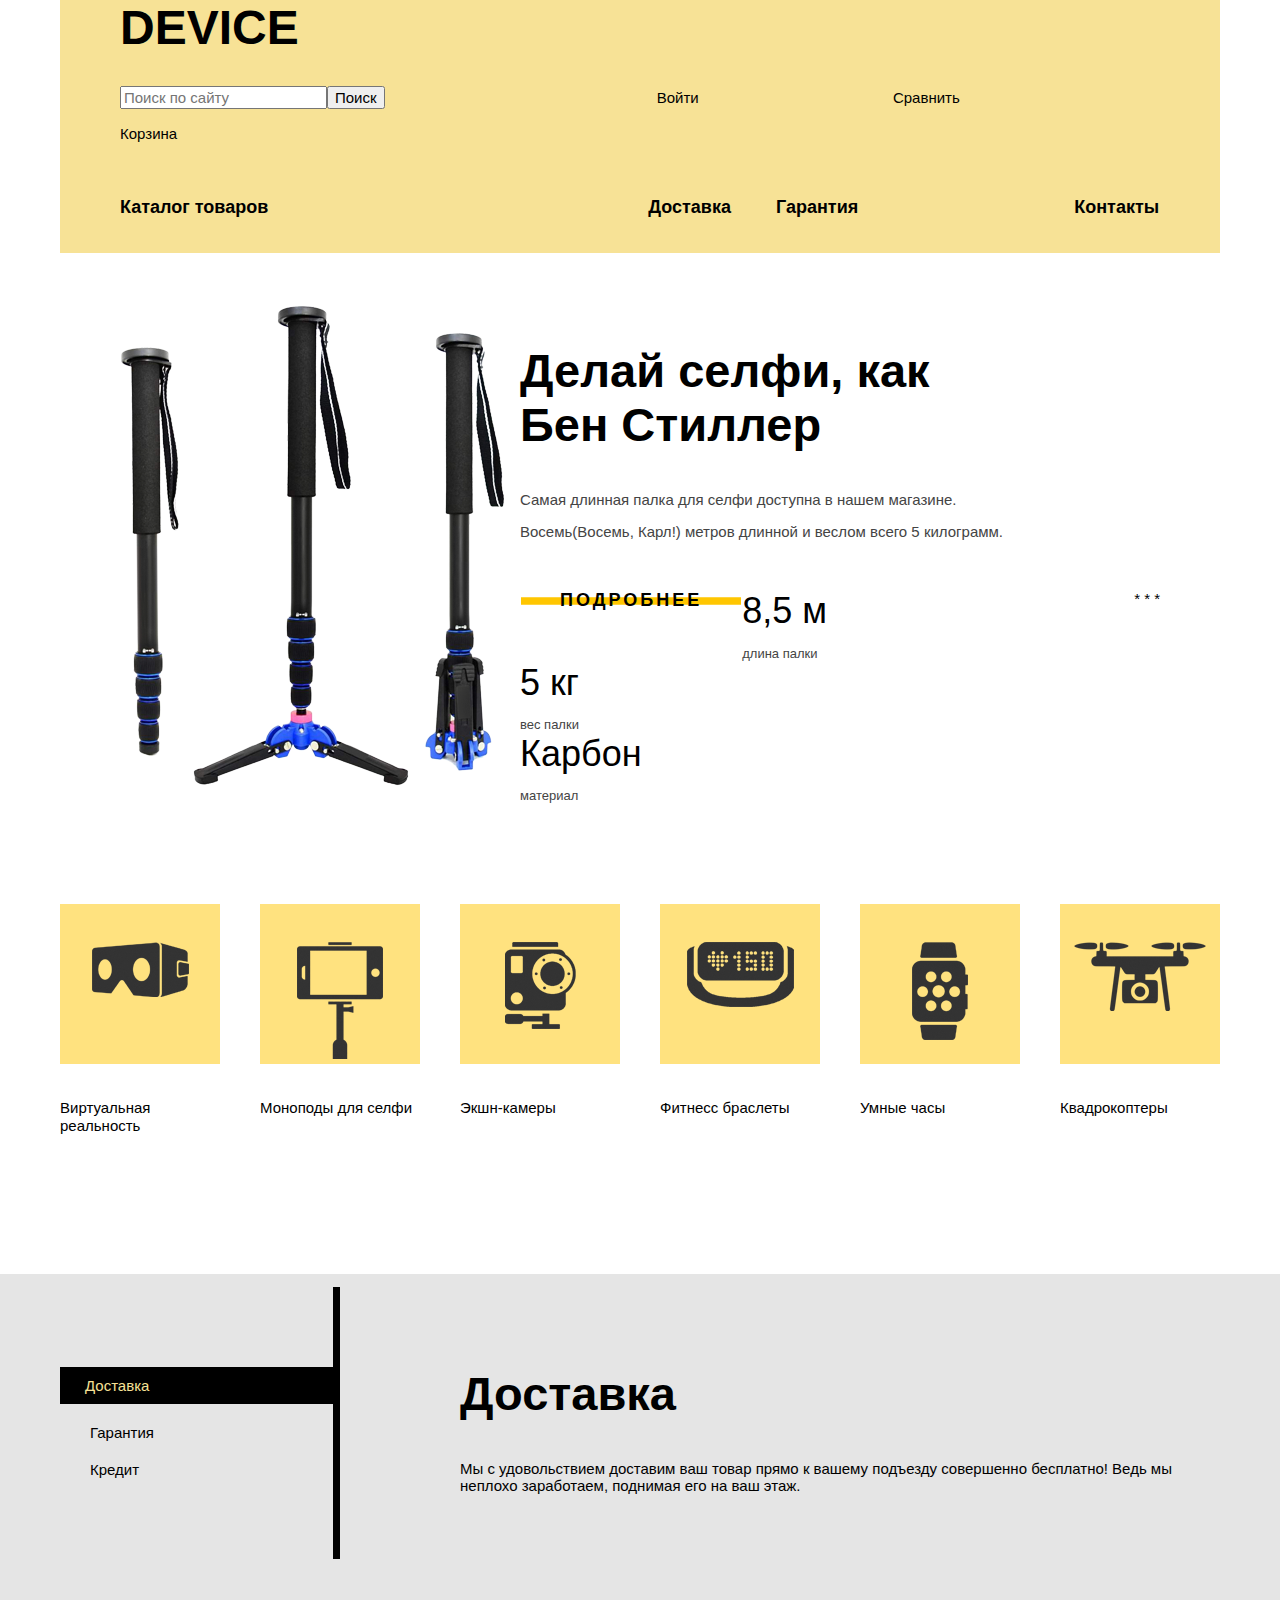
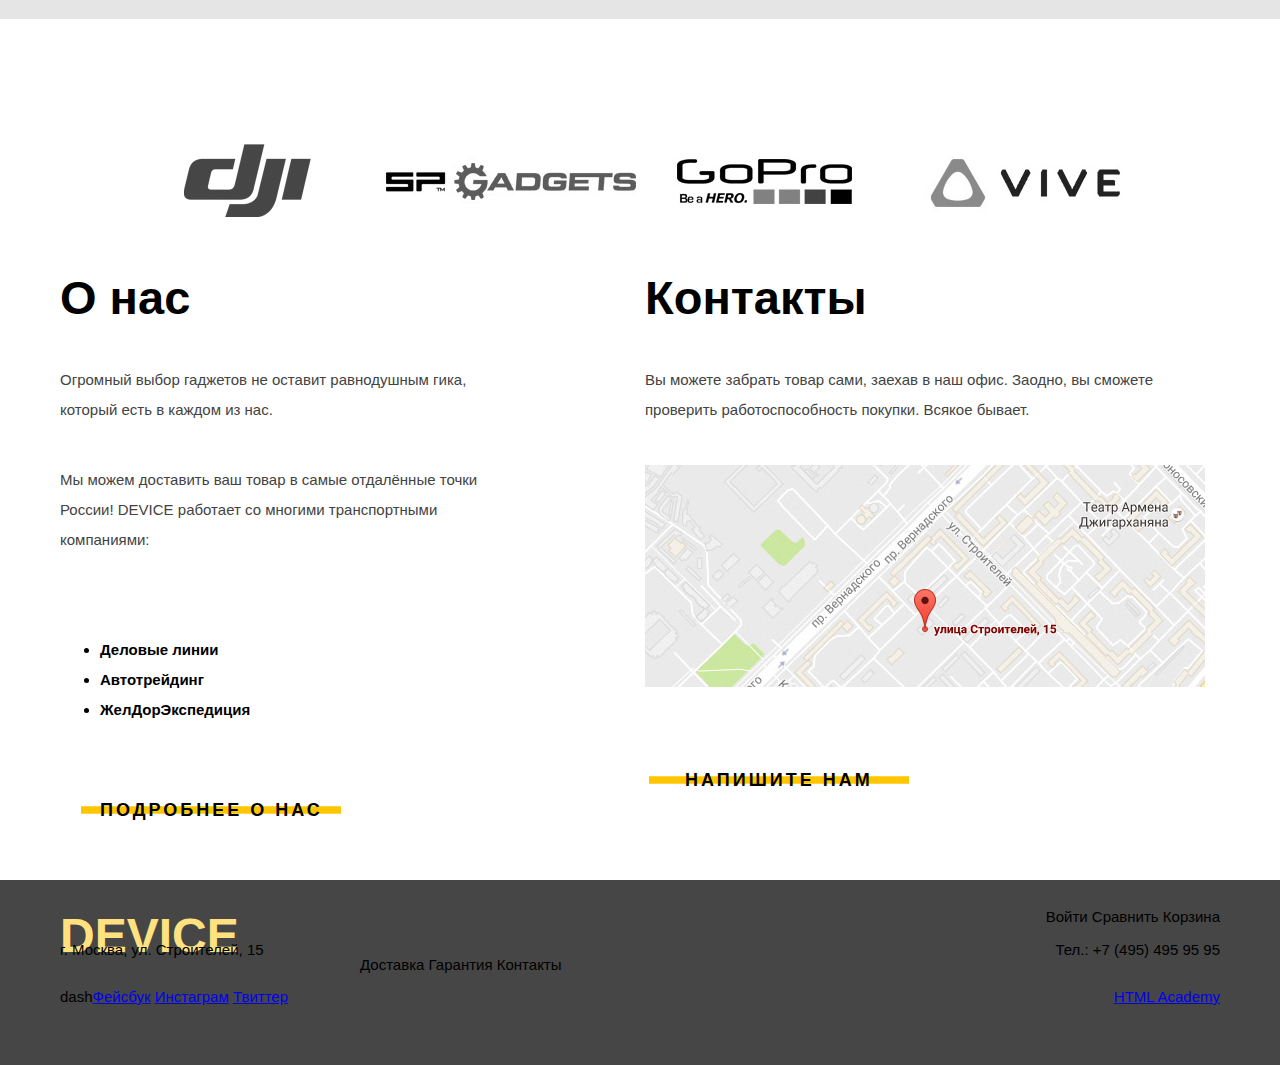
==== index.html @ 72e0a892 "сделал футер и сетку второй страницы." ====
<!DOCTYPE html>
<html lang="ru">
<head>
    <meta charset="utf-8">
    <title>HTML Academy: Девайс</title>
    <link rel="stylesheet" href="css/normalize.css">
    <link href="css/style.css" rel="stylesheet">
</head>
<body>
      

        <header class="main-header">
            
                <a href="#" class="logo">DEVICE</a>
                <div class="cabinet-menu-header">
                    <ul class="cabinet-menu-list-header">
                        <li class="cabinet-menu-item-header"><input type="search" placeholder="Поиск по сайту" class="site-search-form"><input type="button" name="site-search" class="site-search" value="Поиск"></li>
                        <li class="cabinet-menu-item-header"><a class="cabinet-menu-link" href="#">Войти</a></li>
                        <li class="cabinet-menu-item-header"><a class="cabinet-menu-link" href="#">Сравнить</a></li>
                        <li class="cabinet-menu-item-header"><a class="cabinet-menu-link" href="#">Корзина</a><br></li>
                    </ul>
                </div>

                <div class="main-menu-header">
                     <ul class="catalogue-menu-list-header">
                        <li class="catalogue-menu-item-header"><a class="cabinet-menu-link" href="#">Каталог товаров</a></li>
                        <li class="catalogue-menu-item-header"><a class="cabinet-menu-link" href="#">Доставка</a></li>
                        <li class="catalogue-menu-item-header"><a class="cabinet-menu-link" href="#">Гарантия</a></li>
                        <li class="catalogue-menu-item-header"><a class="cabinet-menu-link" href="#">Контакты</a><br></li>
                    </ul>
                </div>
        </header>

    <main class="main-frame">
        <div class="wrapper">
            <div class="main-slider">
                <div class="slide clearfix">
                    <div class="image-item">
                        <img src="img/slide-1.png" alt="Плаки для селфи" class="slide-picture">
                    </div>

                    <div class="description-item">
                        <div class="dash"></div>
                        <div class="slider-number">01</div>
                        <div class="title">
                            <h2 class="slide-headline">Делай селфи, как Бен Стиллер</h2>
                        </div>
                        <div class="description-text">
                            <p class="description">Самая длинная палка для селфи доступна в нашем магазине.</p>
                            <p class="description">Восемь(Восемь, Карл!) метров длинной и веслом всего 5 килограмм.</p>
                        </div>
                        <div class="controls">
                            <a href="#" class="details-link">Подробнее</a>
                            <div class="slider-switch">* * *</div>
                        </div>

                        <div class="product-attributes">
                            <div class="product-attribute">
                                <div class="value">8,5 м</div>
                                <div class="name">длина палки</div>
                            </div>
                            <div class="product-attribute">
                                <div class="value">5 кг</div>
                                <div class="name">вес палки</div>
                            </div>
                            <div class="product-attribute">
                                <div class="value">Карбон</div>
                                <div class="name">материал</div>
                            </div>
                        </div>
                    </div>

                </div>
                <div class="slide clearfix">
                    <h2 class="slide-headline">Худеем правильно!</h2>
                    <p class="description">Мотивирующие фитнесс-браслеты помогут найти в себе силы</p>
                    <p class="description">не пропускать занятия и соблюдать диету.</p>
                    <a href="#">Подробнее</a>
                    <img src="img/slide-2.png" alt="фитнесс-браслеты-">
                    <div class="product-atribute">
                        <div class="product-atribute-value">48 часов</div>
                        <div class="product-atribute-name">Без подзарядки</div>
                    </div>
                </div>
                <div class="slide clearfix">
                    <h2 class="slide-headline">Порхает как бабочка, жалит как пчела!</h2>
                    <p class="description">Этот необычный на первый взгляд квадрокоптер оснащён</p>
                    <p class="description">мощным лазером, замаскированным под стандартную камеру.</p>
                    <a href="#">Подробнее</a>
                    <img src="img/slide-3.png" alt="дрон">
                    <div class="product-atribute">
                        <div class="product-atribute-value">800 м</div>
                        <div class="product-atribute-name">Дальность полета</div>
                    </div>
                    <div class="product-atribute">
                        <div class="product-atribute-value">50 м</div>
                        <div class="product-atribute-name">Радиус поражения</div>
                    </div>
                </div>


            </div>

            <div class="product-categories clearfix">
                <div class="product-category">
                    <div class="product-category-icon">
                        <a href="#" class="product-category-link"><img src="img/popular-1.png" alt=""></a>
                    </div>
                    <div class="product-category-name">
                        <span class="description">Виртуальная реальность</span>
                    </div>
                </div>
                <div class="product-category">
                    <div class="product-category-icon">
                        <a href="#" class="product-category-link"><img src="img/popular-2.png" alt=""></a>
                    </div>
                    <div class="product-category-name">
                        <span class="description">Моноподы для селфи</span>
                    </div>
                </div>
                <div class="product-category">
                    <div class="product-category-icon">
                        <a href="#" class="product-category-link"><img src="img/popular-3.png" alt=""></a>
                    </div>
                    <div class="product-category-name">
                        <span class="description">Экшн-камеры</span>
                    </div>
                </div>
                <div class="product-category">
                    <div class="product-category-icon">
                        <a href="#" class="product-category-link"><img src="img/popular-4.png" alt=""></a>
                    </div>
                    <div class="product-category-name">
                        <span class="description">Фитнесс браслеты</span>
                    </div>
                </div>
                <div class="product-category">
                    <div class="product-category-icon">
                        <a href="#" class="product-category-link"><img src="img/popular-5.png" alt=""></a>
                    </div>
                    <div class="product-category-name">
                        <span class="description">Умные часы</span>
                    </div>
                </div>
                <div class="product-category">
                    <div class="product-category-icon">
                        <a href="#" class="product-category-link"><img src="img/popular-6.png" alt=""></a>
                    </div>
                    <div class="product-category-name">
                        <span class="description">Квадрокоптеры</span><br>
                    </div>
                </div>
            </div>

        </div>

            <div class="services">
               <div class="wrapper">  

                <div class="services-content-wrapper clearfix">
                    <div class="services-menu">
                        <input id="tab1" type="radio" name="tabs" checked>
                        <input id="tab2" type="radio" name="tabs">
                        <input id="tab3" type="radio" name="tabs">

                        <label for="tab1" class="active menu-item" title="Доставка">Доставка</label>
                        <label for="tab2" class="menu-item" title="Гарантия">Гарантия</label>
                        <label for="tab3" class="menu-item" title="Кредит">Кредит</label>
                    </div>

                
                    <div class="services-content">
                        <section id="content1" class="service-tab">
                            <h2 class="service-tab-headline">Доставка</h2>
                            <p class="service-tab-description">
                                Мы с удовольствием доставим ваш товар прямо к вашему подъезду совершенно бесплатно! Ведь мы
                                неплохо
                                заработаем, поднимая его на ваш этаж.
                            </p>
                        </section>

                        <section id="content2" class="service-tab">
                            <h2 class="service-tab-headline">Гарантия</h2>
                            <p class="service-tab-description">
                                Здесь размещаете содержание....
                            </p>
                        </section>

                        <section id="content3" class="service-tab">
                            <h2 class="service-tab-headline">Кредит</h2>
                            <p class="service-tab-description">
                                Здесь размещаете содержание....
                            </p>
                        </section>

                    </div>
                </div>
                </div>
            </div>

            <div class="wrapper">
                <div class="brands ">
                    <a href="#" class="brand-link"><img src="img/logo-1.png" alt=""></a>
                    <a href="#" class="brand-link"><img src="img/logo-2.png" alt=""></a>
                    <a href="#" class="brand-link"><img src="img/logo-3.png" alt=""></a>
                    <a href="#" class="brand-link"><img src="img/logo-4.png" alt=""></a>
                </div>

                <div class="company-info-wrapper clearfix">
                <div class="company">
                    <h2 class="company-headline">О нас</h2>
                    <p class="company-description">Огромный выбор гаджетов не оставит равнодушным гика, который есть в
                        каждом из
                        нас.</p>
                    <p class="company-description">Мы можем доставить ваш товар в самые отдалённые точки России! DEVICE
                        работает
                        со многими транспортными компаниями:</p>
                    <ul class="company-list">
                        <li class="company-list-name">Деловые линии</li>
                        <li class="company-list-name">Автотрейдинг</li>
                        <li class="company-list-name">ЖелДорЭкспедиция</li>
                    </ul>
                    <a href="#" class="btn">Подробнее о нас</a>
                </div>

                <div class="contacts">
                    <h2 class="company-headline">Контакты</h2>
                    <p class="company-description">Вы можете забрать товар сами, заехав в наш офис. Заодно, вы сможете
                        проверить
                        работоспособность покупки. Всякое бывает.</p>
                    <div class="company-map">
                        <img src="img/map.jpg" alt="Карта">
                    </div>
                    <a href="#" class="btn">Напишите нам</a>
                </div>
                </div>
            </div>
            </div>
        </main>

    <footer class="footer">
        <div class="wrapper">
            <div class="cabinet-menu-wrapper">
                <div class="cabinet-menu-footer clearfix">
                        <a href="#" class="logo logo-1">DEVICE</a>
                        <ul class="menu-list-footer">
                            <li class="cabinet-menu-item-footer"><a class="cabinet-menu-link" href="#">Войти</a></li>
                            <li class="cabinet-menu-item-footer"><a class="cabinet-menu-link" href="#">Сравнить</a></li>
                            <li class="cabinet-menu-item-footer"><a class="cabinet-menu-link" href="#">Корзина</a><br></li>
                        </ul>
                </div>

                <div class="info-footer-menu clearfix">
                    <div class="company-address">г. Москва, ул. Строителей, 15</div>

                    <div class="company-services">
                        <ul class="services-list-footer">
                            <li class="cabinet-menu-item-footer">Доставка</li>
                            <li class="cabinet-menu-item-footer">Гарантия</li>
                            <li class="cabinet-menu-item-footer">Контакты</li>
                        </ul>
                    </div>

                    <div class="company-phone-number">Тел.: +7 (495) 495 95 95</div>
                </div>
                <div class="advertising-link clearfix">
                    <div class="footer-dash">dash</div>
                    <div class="footer-social">
                          <a class="social-btn social-btn-fb" href="#">Фейсбук</a>
                          <a class="social-btn social-btn-inst" href="#">Инстаграм</a>
                          <a class="social-btn social-btn-twt" href="#">Твиттер</a>
                    </div>

                    <div class="footer-copyright">
                          <a class="designed-by" href="https://htmlacademy.ru">HTML Academy</a>
                    </div>
                </div>
            </div>
        </div>
    </footer>
</div>
</body>
</html>
---- css/style.css ----
* {
	box-sizing: border-box;
}
html, body {
	margin: 0;
	padding: 0;
}

body {
	font-size: 15px;
	line-height: auto;
	font-weight: normal;
	color: #000000;
	font-family: OpenSans, sans-serif;
}

h1 {
	font-size: 48px;
	line-height: auto;
	color: #000000;
	font-weight: bold;
	font-family: Gilroy, sans-serif;
}



h2 {
	font-size: 47px;
	line-height: auto;
	color: #000000;
	font-weight: bold;
	font-family: Gilroy, sans-serif;
}

@font-face {
    font-family: Gilroy; 
    src: url(../fonts/gilroylight.woff2); 
    font-family: GilroyBold;
    src: url(../fonts/gilroyextrabold.woff2);
    font-family: OpenSans;
    src: url(../fonts/opensans.woff2);
    font-family: OpenSansLight;
    src: url(../fonts/opensanslight.woff2);
   }

/** UTILS **/
.clearfix:after {
	 content: '';
	 display: table;
	 clear: both;
}

.outer-wrapper {
	
}

.wrapper {
	width: 1160px;
	margin: 0 auto;
	position: relative;
	padding: 13px 0 60px;
}

/* ----- HEADER ------ */

.header-background {
	position: absolute;
	height: 300px;
	width: 100%;
	background-color: #f7e296;
	z-index: -1;
	top: 40px;
}

.header-background-catalog {
	position: absolute;
	height: 185px;
	width: 100%;
	background-color: #f7e296;
	z-index: -1;
	top: 40px;
}

.main-header {
	padding: 0 60px 35px;
	background-color: #f7e296;
	width: 1160px;
	margin: 40px auto 0;
}

.main-slider {
	padding: 0 60px;
}

.logo {
	display: block;
	height: 40px;
	font-size: 48px;
	text-decoration: none;
	font-size: 48px;
	line-height: auto;
	color: #000000;
	font-weight: bold;
	font-family: Gilroy, sans-serif;
	margin-top: -40px;
}

.site-search-form {
	position: relative;
}

.site-search-form"::before {
	position: absolute;
	content: "";
	background: #fff url("../img/search.svg") no-repeat;
	width: 20px;
	height: 20px;
}

.logo:hover {
	color: #444444;
}

.logo:active {
	color: #666666;
}

.cabinet-menu-link:hover,
.cabinet-menu-link:hover {
	opacity: 0.6;
}

.cabinet-menu-link:active,
.cabinet-menu-link:active {
	opacity: 0.3;
}

.cabinet-menu-header,
.cabinet-menu-list-header,
.main-menu-1 {
	margin: 0;
	padding: 0;
}

.cabinet-menu-header {
	font-size: 15px;
	line-height: 36px;
	font-weight: normal;
	color: #000000;
	font-family: OpenSans, sans-serif;
}

.main-menu-header {
	font-size: 18px;
	line-height: auto;
	font-weight: bold;
	color: #000000;
	font-family: GilroyBold, sans-serif;
}

.cabinet-menu-list-header {
	padding-top: 40px;
}

.cabinet-menu-item-header,
.catalogue-menu-item-header {
	text-decoration: none;
	display: inline-block;
}
.catalogue-menu-list-header {
	margin: 0px;
    padding-left: 0px;
}

.catalogue-menu-item-header {
	padding-top: 45px;
}

.cabinet-menu-item-header:nth-child(2) {
	margin-left: 268px;
}

.cabinet-menu-item-header:nth-child(3) {
	margin-left: 190px;
	margin-right: 150px;
}

.catalogue-menu-item-header:first-child {
	padding-right: 375px;
}

.catalogue-menu-item-header:nth-child(2) {
	padding-right: 40px;
}

.catalogue-menu-item-header:nth-child(3) {
	padding-right: 211px;
}

.cabinet-menu-link {
	text-decoration: none;
	color: #000;
}

/* ----- SLIDER ------ */

.slide:not(:first-child) {
	display: none;
}



.slide {
	
}

.image-item {
	float: left;
}

.image-item {
	width: 400px;
}

.description-item {
	margin-left: 20px;
}

.description-text {
	font-size: 15px;
	font-weight: normal;
	color: #444444;
	font-family: OpenSans, sans-serif;
}

.dash {
	width: 100px;
	height: 7px;
	background-color: #fff;
	margin: 36px 0 35px;
}

.slider-number {
	font-size: 179px;
	font-weight: bold;
	color: #fff;
	float: right;
	margin-top: -104px;
	margin-right: -20px;
	font-family: Gilroy, sans-serif;
}

.slide-headline {
	margin-top: 0;
}

.controls {
	
	margin: 50px 0;
}

.details-link {
	float: left;
	position: relative;
	font-size: 18px;
	line-height: auto;
	letter-spacing: 3px;
	color: #000;
	font-family: GilroyBold, sans-serif;
	text-decoration: none;
	font-weight: bold;
	padding-left: 40px;
	padding-right: 40px;
	background: url("../img/slider-item.png") no-repeat center center;
	text-transform: uppercase;
}

.details-link:hover {
	background: url("../img/slider-item-big.png") no-repeat center center;
}

.details-link:active {
	opacity: 0.8;
}

.slider-switch {
	float: right;
}

.product-attributes {
	
}

.product-attribute {
	float: left;
	width: 33%;
}

.value {
	font-size: 36px;
	color: #000;
	font-family: Gilroy, sans-serif;
}

.name {
	;
	font-size: 13px;
	font-weight: normal;
	color: #444444;
	font-family: OpenSans, sans-serif;
	padding-top: 15px;
}




/** -- CATEGORIES -- */
.product-categories {
	margin-top: 100px;
	
}

.product-category {
	margin-right: 40px;
	float: left;
	width: 160px;
}

.product-category:nth-child(6n) {
	margin-right: 0px;
}

.product-category-icon {
	width: 160px;
	height: 160px;
	background-color: #ffe27f;
	
	text-align: center;
	padding-top: 38px;
}

.product-category-link {
	display: block;
	width: 100%;
	height: 100%;
}

.product-category-name {
	padding-top: 35px;
}

/* --- SERVICES TABS -- */

.services {
	position: relative;
	margin-top: 80px;
	margin-bottom: 100px;
	background: #e5e5e5;
}



.services input {
	position: absolute;
	left: -9999px;
}

.services-menu {
	width: 280px;
	border-right: 7px solid #000;
	float: left;
	padding: 80px 0;
}

.services-menu .menu-item {
	display: block;
	padding: 0px 0 0px 30px;
	margin-bottom: 20px;
}

.menu-item:last-child {
	margin-bottom: 0;
}

.active.menu-item {
	background-color: #000;
	color: #f7e296;
	padding: 10px 0 10px 25px;
}

.services-content {
	float: right;
	margin-left: 100px;
	padding-top: 80px;
	width: 760px
}

.services h2 {
	margin-top: 0;
}

#content2,
#content3 {
	display: none;
}

/* -- COMPANY INFO & CONTACT -- */
.company-info-wrapper {
	
}

.brands {
	font-size: 0;
	text-align: center;
}

.brand-link {
	display: inline-block;
	vertical-align: top;
}


.company {
	width: 465px;
	margin-right: 120px;
	float: left;
}

.contacts {
	float: left;
	width: 560px;
}

.company-description {
	font-size: 15px;
	line-height: 30px;
	font-family: OpenSans, sans-serif;
	color: #434343;
	margin-top: 40px;
	margin-bottom: 0px;

}

.company-list {
	
	margin-top: 80px;
	margin-bottom: 75px;
}

.company-list-name {
	font-size: 15px;
	line-height: 30px;
	font-weight: bold;
	font-family: Gilroy, sans-serif;
	color: #000;
}

.btn {
	position: relative;
	font-size: 18px;
	line-height: auto;
	letter-spacing: 3px;
	color: #000;
	font-family: GilroyBold, sans-serif;
	text-decoration: none;
	font-weight: bold;
	padding-left: 40px;
	padding-right: 40px;
	background: url("../img/company-item.png") no-repeat center center;
	text-transform: uppercase;
}

.company-map {
	margin-bottom: 80px;
	margin-top: 40px;
}

/* -- Footer -- */
.footer {
	background-color: #464646;
}

.logo-1 {
	color: #ffe27f;
	padding-top: 55px;
}

.cabinet-menu-footer {
	width: 1160px;

}

.logo-1 {
	float: left;
}

.menu-list-footer {
	float: right;
}

.cabinet-menu-item-footer {
	display: inline-block;
	text-decoration: none;
}

.company-address {
	float: left;
	width: 260px;
}

.company-services {
	float: left;
	width: 440px;
}

.company-phone-number {
	float: right;
}

.footer-dash {
	float: left;
}

.footer-social {
	float: left;
}

.designed-by {
	float: right;
}
/*-- CATALOG-PAGE --*/

.main-content {
	background-color: #efefef;
}

.filters {
	float: left;
	width: 265px;
	
}

.catalog {
	float: right;
	width: 835px;
}


.products {
	margin-bottom: 65px;
}
.product {
	display: inline-block;
	width: 300px;
	margin: 70px 40px 0px 0px;
	padding-left: 72px;
}

.product-description {
	margin-top: 40px;
}

.sorting {
	padding-left: 72px;
	height: 70px;
	display: flex;
	background-color: #ebebeb;

}

.filter-name {

	padding: 25px 0;
	background-color: #dddddd;
	left: -100%;
	width: 300%;
	z-index: -1;
}

.sorting-name,
.sorting-price,
.sorting-type,
.sorting-popularity {
	flex: 1;
	padding: 25px 0;
}

.navigation-product {
	display: flex;
	height: 70px;
	width: 760px;
	background-color: #ebebeb;
}

.navigation-product-back {
	flex: 1;
	padding: 25px 20px;
}


.navigation-product-3 {
	flex: 1;
}

.navigation-product-forward {
	padding: 25px 20px;
}

.navigation-product-1,
.navigation-product-2,
.navigation-product-3 {
	padding: 25px 20px;
}
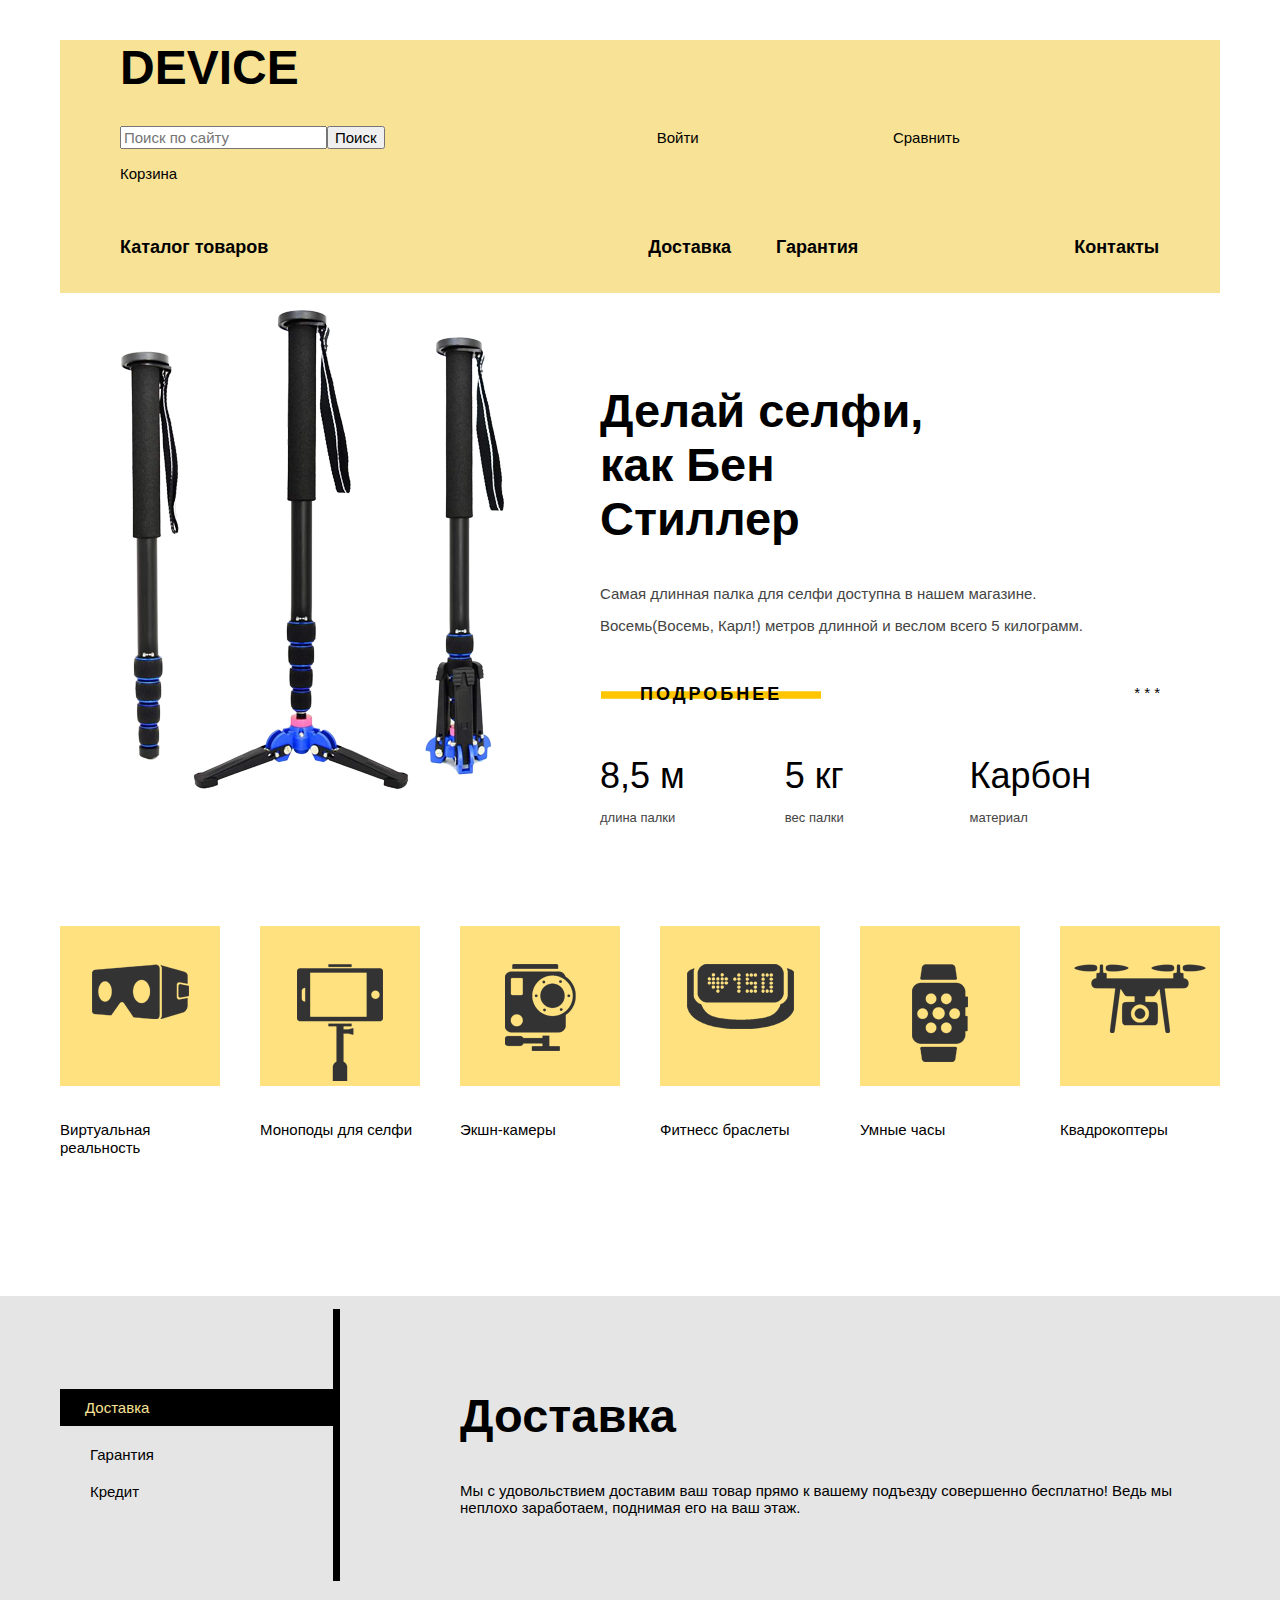
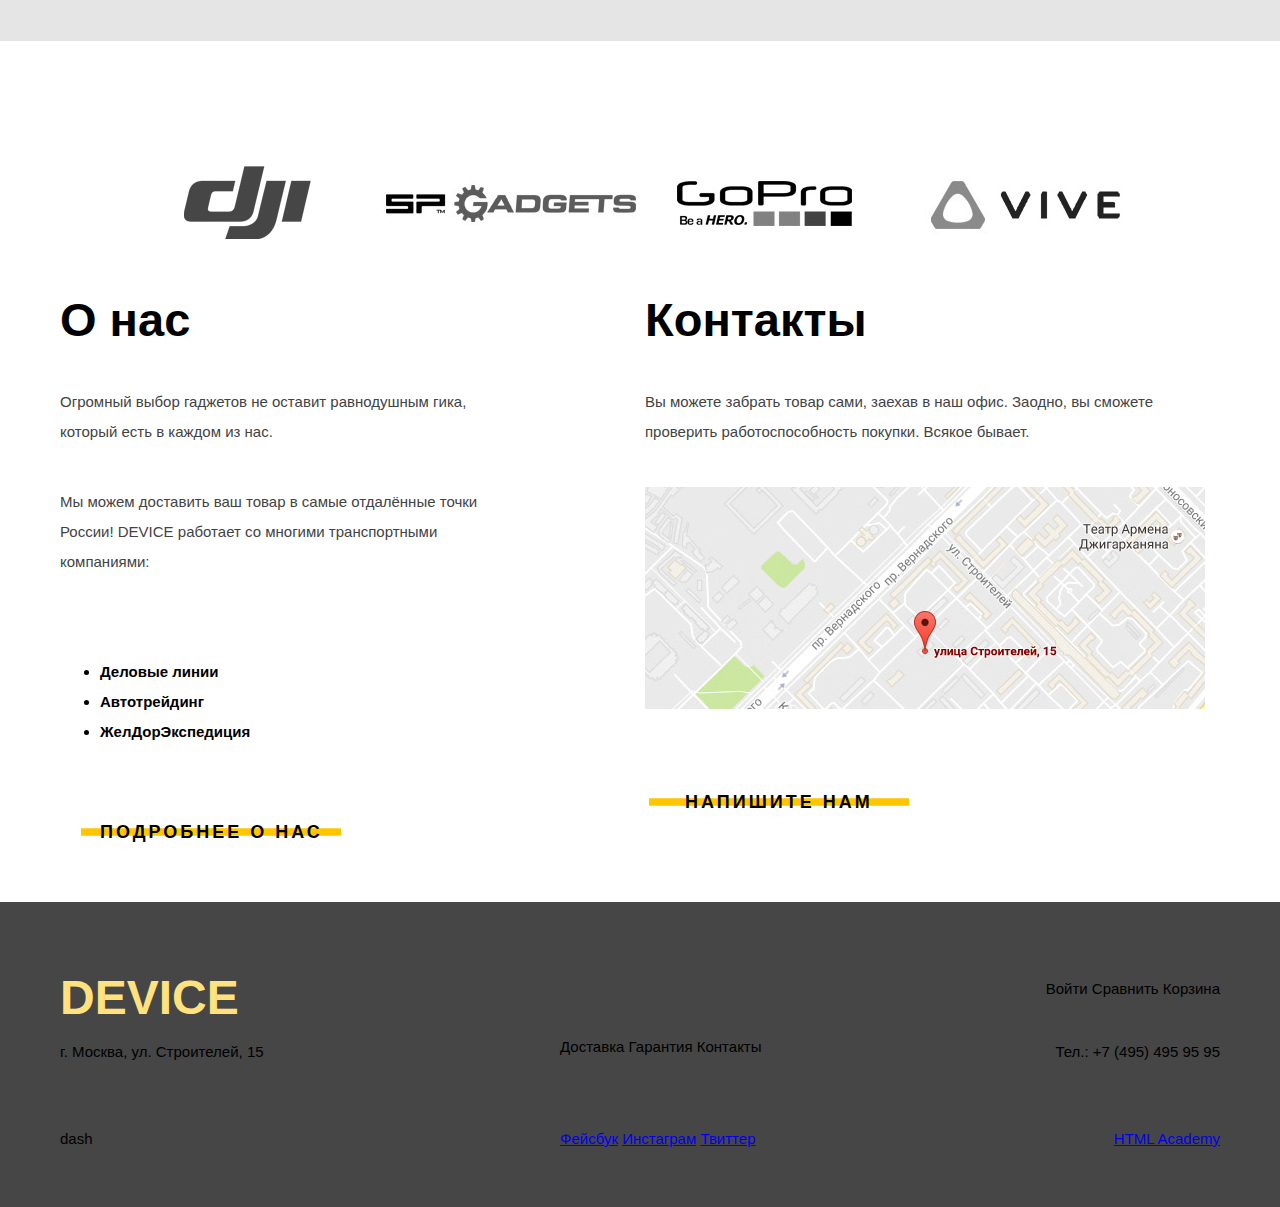
==== commit c35bd91f: "1.положил во wrapper filter и catalog, оставив main-content вне wrapper 2.разметил footer 3.указал у" ====
--- a/index.html
+++ b/index.html
@@ -49,12 +49,12 @@
                             <p class="description">Самая длинная палка для селфи доступна в нашем магазине.</p>
                             <p class="description">Восемь(Восемь, Карл!) метров длинной и веслом всего 5 килограмм.</p>
                         </div>
-                        <div class="controls">
+                        <div class="controls clearfix">
                             <a href="#" class="details-link">Подробнее</a>
                             <div class="slider-switch">* * *</div>
                         </div>
 
-                        <div class="product-attributes">
+                        <div class="product-attributes clearfix">
                             <div class="product-attribute">
                                 <div class="value">8,5 м</div>
                                 <div class="name">длина палки</div>
--- a/css/style.css
+++ b/css/style.css
@@ -63,24 +63,6 @@
 
 /* ----- HEADER ------ */
 
-.header-background {
-	position: absolute;
-	height: 300px;
-	width: 100%;
-	background-color: #f7e296;
-	z-index: -1;
-	top: 40px;
-}
-
-.header-background-catalog {
-	position: absolute;
-	height: 185px;
-	width: 100%;
-	background-color: #f7e296;
-	z-index: -1;
-	top: 40px;
-}
-
 .main-header {
 	padding: 0 60px 35px;
 	background-color: #f7e296;
@@ -88,28 +70,23 @@
 	margin: 40px auto 0;
 }
 
-.main-slider {
-	padding: 0 60px;
-}
 
 .logo {
 	display: block;
 	height: 40px;
-	font-size: 48px;
 	text-decoration: none;
 	font-size: 48px;
 	line-height: auto;
 	color: #000000;
 	font-weight: bold;
 	font-family: Gilroy, sans-serif;
-	margin-top: -40px;
 }
 
 .site-search-form {
 	position: relative;
 }
 
-.site-search-form"::before {
+.site-search-form::before {
 	position: absolute;
 	content: "";
 	background: #fff url("../img/search.svg") no-repeat;
@@ -204,12 +181,15 @@
 
 /* ----- SLIDER ------ */
 
+.main-slider {
+	padding: 0 60px;
+}
+
+
 .slide:not(:first-child) {
 	display: none;
 }
 
-
-
 .slide {
 	
 }
@@ -224,6 +204,8 @@
 
 .description-item {
 	margin-left: 20px;
+	float: right;
+	width: 560px;
 }
 
 .description-text {
@@ -288,7 +270,7 @@
 }
 
 .product-attributes {
-	
+	display: block;
 }
 
 .product-attribute {
@@ -480,11 +462,6 @@
 	background-color: #464646;
 }
 
-.logo-1 {
-	color: #ffe27f;
-	padding-top: 55px;
-}
-
 .cabinet-menu-footer {
 	width: 1160px;
 
@@ -492,13 +469,18 @@
 
 .logo-1 {
 	float: left;
+	margin-top: 55px;
+	color: #ffe27f;
+	width: 200px;
 }
 
 .menu-list-footer {
 	float: right;
-}
-
-.cabinet-menu-item-footer {
+	margin-top: 65px;
+	
+}
+
+.cabinet-menu-item-footer  {
 	display: inline-block;
 	text-decoration: none;
 }
@@ -506,54 +488,82 @@
 .company-address {
 	float: left;
 	width: 260px;
+	margin-top: 30px;
+	width: 220px;
 }
 
 .company-services {
 	float: left;
 	width: 440px;
+	margin-top: 10px;
+	margin-left: 240px;
 }
 
 .company-phone-number {
 	float: right;
+	margin-top: 30px;
+	
 }
 
 .footer-dash {
 	float: left;
+	margin-top: 60px;
+	width: 200px;
 }
 
 .footer-social {
 	float: left;
+	margin-top: 60px;
+	width: 220px;
+	margin-left: 300px;
 }
 
 .designed-by {
 	float: right;
+	margin-top: 60px;
+	
 }
 /*-- CATALOG-PAGE --*/
 
 .main-content {
-	background-color: #efefef;
-}
-
+	
+}
+
+.main-h1,
+.breadcrumbs,
 .filters {
-	float: left;
-	width: 265px;
-	
+	margin-left: 60px;
+}
+
+.filters {
+	float: left;
+	width: 270px;
+	background-color: #f0f0f0;
+
 }
 
 .catalog {
 	float: right;
-	width: 835px;
+	width: 830px;
 }
 
 
 .products {
-	margin-bottom: 65px;
+	padding-bottom: 65px;
+	font-size: 0px;
 }
 .product {
 	display: inline-block;
 	width: 300px;
 	margin: 70px 40px 0px 0px;
 	padding-left: 72px;
+	vertical-align:	top;
+	font-size: 14px;
+	line-height: auto;
+	font-weight: bold;
+	color: #000000;
+	font-family: Gilroy, sans-serif;
+	letter-spacing: 0px;
 }
 
 .product-description {
@@ -572,9 +582,7 @@
 
 	padding: 25px 0;
 	background-color: #dddddd;
-	left: -100%;
-	width: 300%;
-	z-index: -1;
+	
 }
 
 .sorting-name,
@@ -590,6 +598,7 @@
 	height: 70px;
 	width: 760px;
 	background-color: #ebebeb;
+	margin-bottom: 80px;
 }
 
 .navigation-product-back {
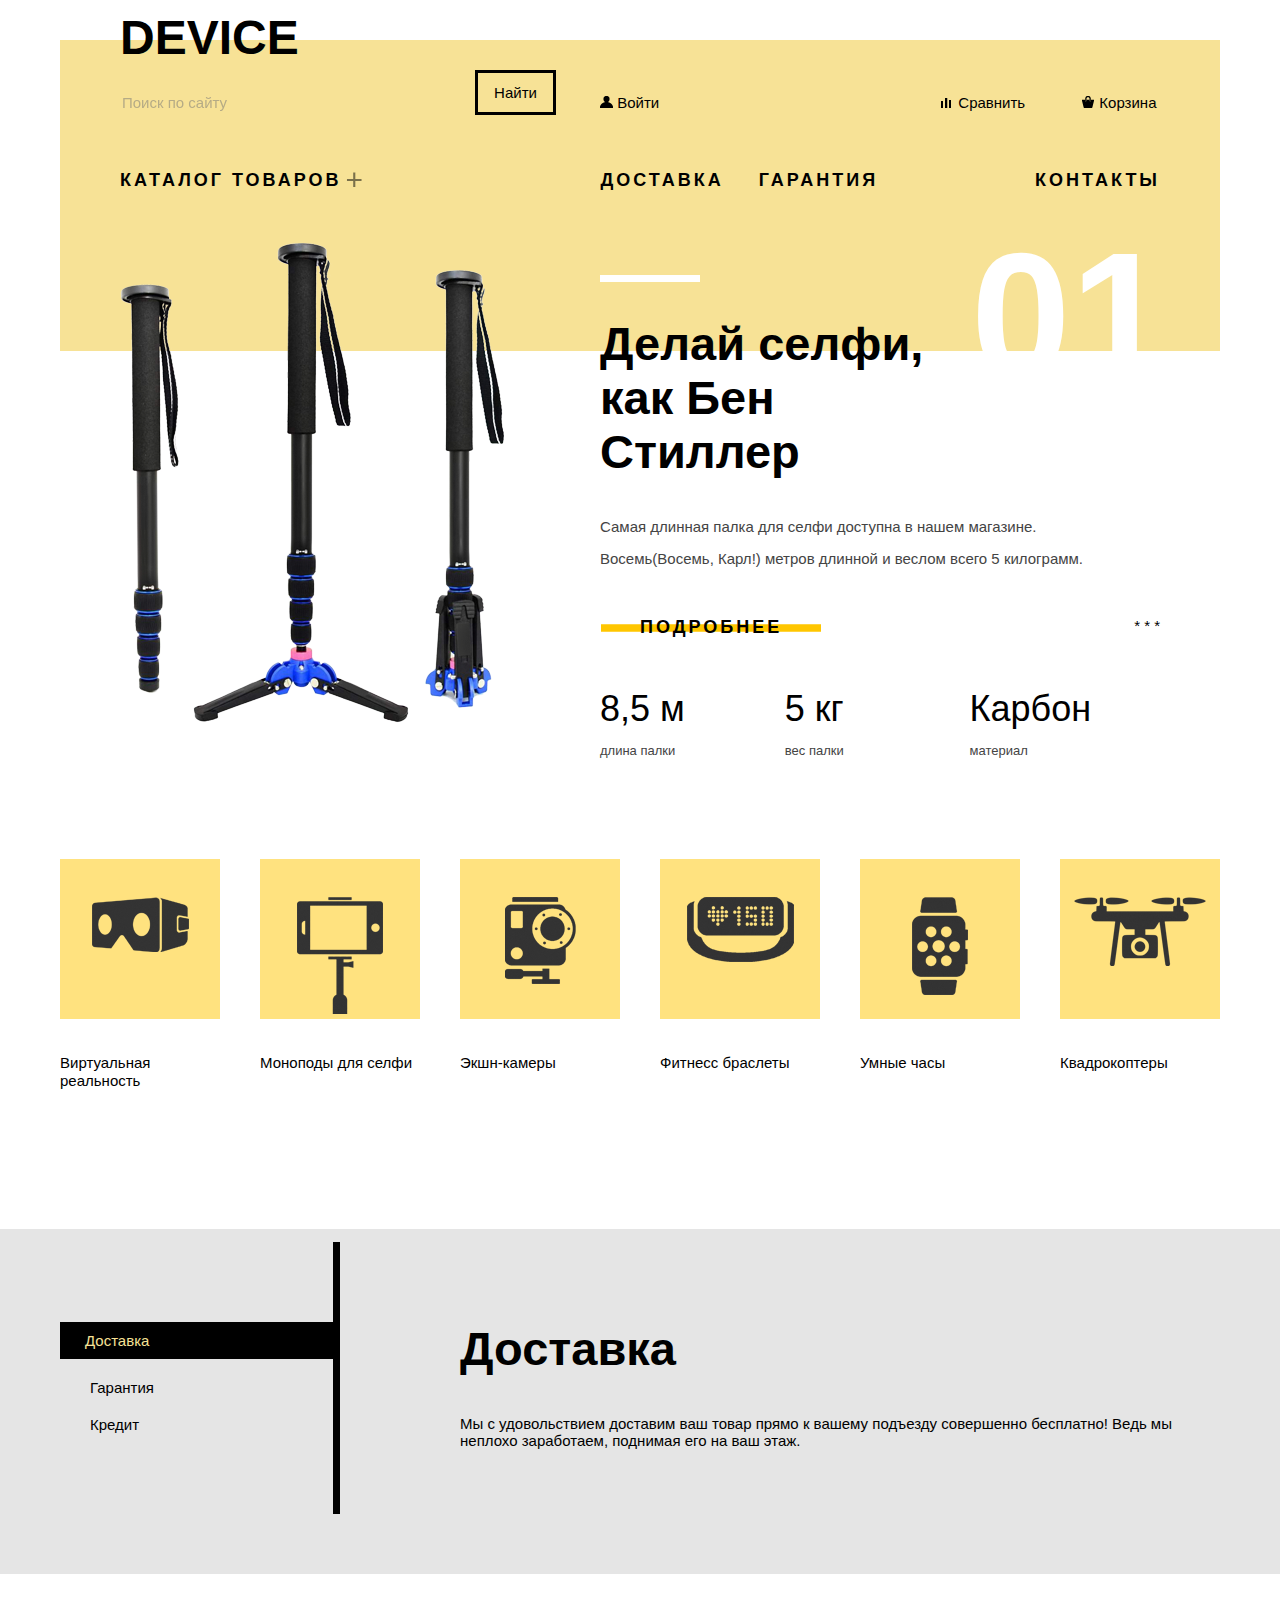
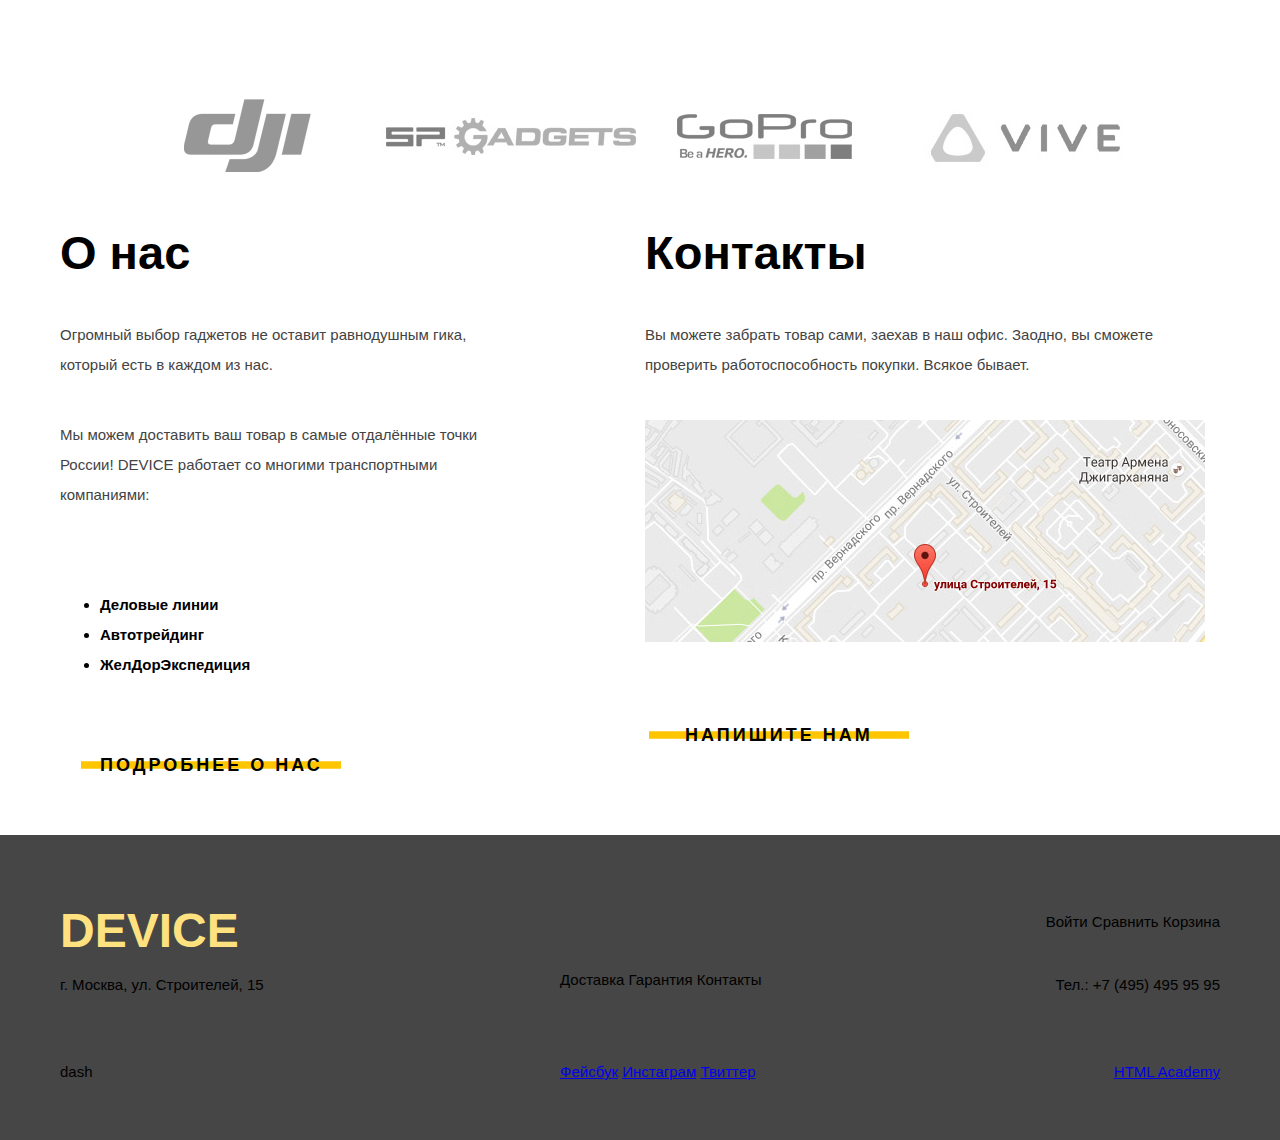
==== commit d58d5383: "декор шапки" ====
--- a/index.html
+++ b/index.html
@@ -14,7 +14,8 @@
                 <a href="#" class="logo">DEVICE</a>
                 <div class="cabinet-menu-header">
                     <ul class="cabinet-menu-list-header">
-                        <li class="cabinet-menu-item-header"><input type="search" placeholder="Поиск по сайту" class="site-search-form"><input type="button" name="site-search" class="site-search" value="Поиск"></li>
+                        <li class="cabinet-menu-item-header"><input type="search" placeholder="Поиск по сайту" class="site-search-form"><button type="submit
+" name="site-search" class="site-search" value="Поиск"><div class="button-search"><span class="opacity-text">Найти</span></div></button></li>
                         <li class="cabinet-menu-item-header"><a class="cabinet-menu-link" href="#">Войти</a></li>
                         <li class="cabinet-menu-item-header"><a class="cabinet-menu-link" href="#">Сравнить</a></li>
                         <li class="cabinet-menu-item-header"><a class="cabinet-menu-link" href="#">Корзина</a><br></li>
--- a/css/style.css
+++ b/css/style.css
@@ -68,6 +68,7 @@
 	background-color: #f7e296;
 	width: 1160px;
 	margin: 40px auto 0;
+	    padding-bottom: 160px;
 }
 
 
@@ -80,6 +81,9 @@
 	color: #000000;
 	font-weight: bold;
 	font-family: Gilroy, sans-serif;
+	position: absolute;
+	margin-top: -30px;
+
 }
 
 .site-search-form {
@@ -143,7 +147,9 @@
 .catalogue-menu-item-header {
 	text-decoration: none;
 	display: inline-block;
-}
+
+}
+
 .catalogue-menu-list-header {
 	margin: 0px;
     padding-left: 0px;
@@ -151,38 +157,156 @@
 
 .catalogue-menu-item-header {
 	padding-top: 45px;
+	letter-spacing: 3px;
+	text-transform: uppercase;
 }
 
 .cabinet-menu-item-header:nth-child(2) {
-	margin-left: 268px;
+	margin-left: 57px;
+	position: relative;
 }
 
 .cabinet-menu-item-header:nth-child(3) {
-	margin-left: 190px;
-	margin-right: 150px;
+	margin-left: 295px;
+	margin-right: 70px;
+	position: relative;
+}
+
+.cabinet-menu-item-header:nth-child(4) {
+	position: relative;
 }
 
 .catalogue-menu-item-header:first-child {
-	padding-right: 375px;
+	padding-right: 254px;
+	position: relative;
+}
+
+.catalogue-menu-item-header:first-child::before {
+	content: "+";
+	position: absolute;
+	right: 230px;
+	top: 38px;
+	width: 20px;
+	height: 20px;
+	font-size: 30px;
+	opacity: 0.5;
+	font-family: OpenSans, sans-serif;
+	font-weight: normal;
 }
 
 .catalogue-menu-item-header:nth-child(2) {
-	padding-right: 40px;
+	padding-right: 30px;
 }
 
 .catalogue-menu-item-header:nth-child(3) {
-	padding-right: 211px;
+	padding-right: 152px;
+}
+
+.cabinet-menu-item-header:first-child::before {
+	content: "";
+	display: block;
+	width: 16px;
+	height: 16px;
+	background: url("../img/sprite/search.png") no-repeat;
+	filter: brightness(0);
+	position: absolute;
+	top: 11px;
+	left: -17px;
+}
+
+.cabinet-menu-item-header:nth-child(2)::before {
+	content: "";
+	display: block;
+	width: 13px;
+	height: 13px;
+	background: url("../img/sprite/menu-icon.png") no-repeat;
+	background-position: 0 0;
+	filter: brightness(0);
+	position: absolute;
+	top: 11px;
+	left: -17px;
+}
+
+.cabinet-menu-item-header:nth-child(3)::before {
+	content: "";
+	display: block;
+	width: 13px;
+	height: 13px;
+	background: url("../img/sprite/menu-icon.png") no-repeat;
+	background-position: 0 -22px;
+	filter: brightness(0);
+	position: absolute;
+	top: 13px;
+	left: -17px;
+}
+
+.cabinet-menu-item-header:nth-child(4)::before {
+	content: "";
+	display: block;
+	width: 13px;
+	height: 13px;
+	background: url("../img/sprite/menu-icon.png") no-repeat;
+	background-position: 0 -42px;
+	filter: brightness(0);
+	position: absolute;
+	top: 11px;
+	left: -17px;
+}
+
+.cabinet-menu-item-header:nth-child(4)::before:hover {
+	opacity: 0.5;
 }
 
 .cabinet-menu-link {
 	text-decoration: none;
 	color: #000;
-}
+	
+}
+
+.site-search-form {
+	background-color: transparent;
+	border: 0px;
+	outline: none;
+	width: 355px;
+	opacity: 0.5;
+}
+
+
+.site-search-form:hover {
+	opacity: 1;
+}
+
+.site-search-form:focus {
+	border-bottom: 3px solid black;
+}
+
+.site-search {
+	display: inline-block;
+    margin: 0;
+    padding: 0;
+    background: none;
+    position: relative;  
+    border: 3px solid black;  
+    width: 81px;
+	height: 45px;
+	top: -10px;
+}
+
+.site-search:hover {
+	background-color: #000;
+	color: #fff;
+}
+
+.site-search:active	{
+	color: gray;
+}
+
 
 /* ----- SLIDER ------ */
 
 .main-slider {
 	padding: 0 60px;
+	margin-top: -125px;
 }
 
 
@@ -203,7 +327,7 @@
 }
 
 .description-item {
-	margin-left: 20px;
+	
 	float: right;
 	width: 560px;
 }
@@ -228,7 +352,7 @@
 	color: #fff;
 	float: right;
 	margin-top: -104px;
-	margin-right: -20px;
+	margin-right: -10px;
 	font-family: Gilroy, sans-serif;
 }
 
@@ -399,6 +523,13 @@
 .brand-link {
 	display: inline-block;
 	vertical-align: top;
+	filter: grayscale(1);
+	opacity: 0.5;
+}
+
+.brand-link:hover {
+	filter: grayscale(0);
+	opacity: 1;
 }
 
 
@@ -487,7 +618,6 @@
 
 .company-address {
 	float: left;
-	width: 260px;
 	margin-top: 30px;
 	width: 220px;
 }
@@ -518,9 +648,14 @@
 	margin-left: 300px;
 }
 
-.designed-by {
+.footer-copyright {
 	float: right;
 	margin-top: 60px;
+}
+
+.designed-by {
+	
+	
 	
 }
 /*-- CATALOG-PAGE --*/
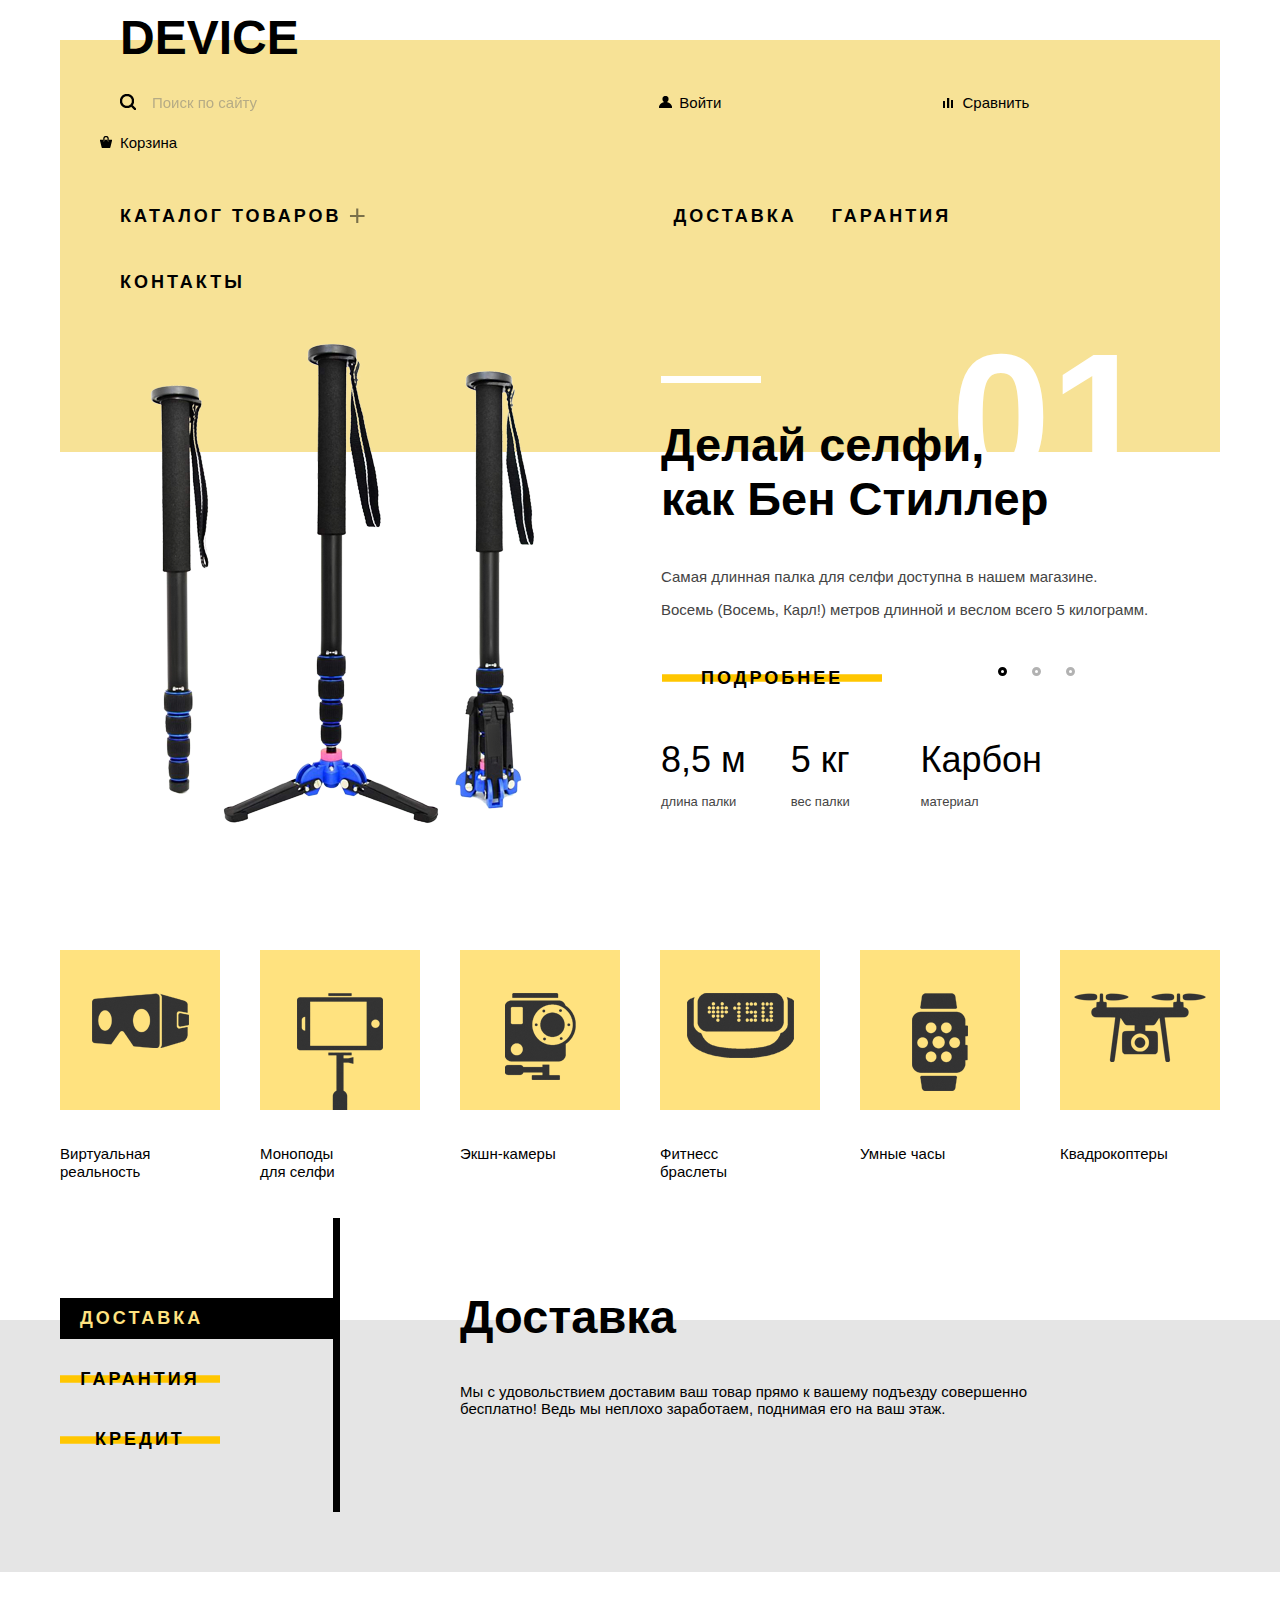
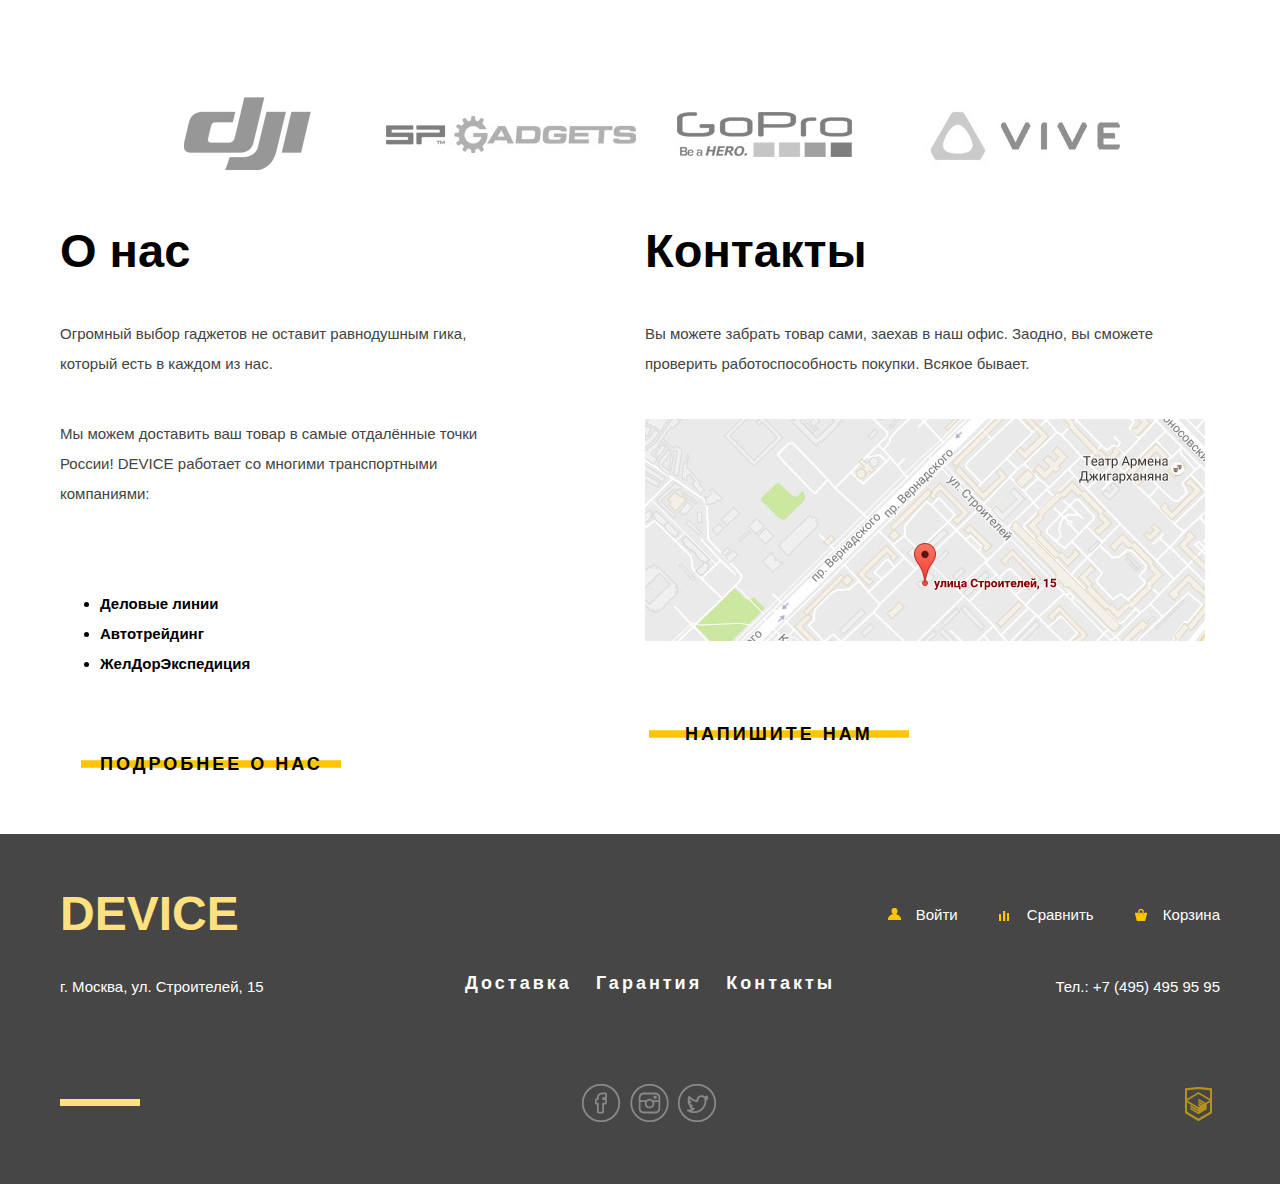
==== commit e1fe07be: "Сделал индекс декор, сделал слайдер, сделал табы. заканчиваю вёрстку каталога." ====
--- a/index.html
+++ b/index.html
@@ -14,28 +14,32 @@
                 <a href="#" class="logo">DEVICE</a>
                 <div class="cabinet-menu-header">
                     <ul class="cabinet-menu-list-header">
-                        <li class="cabinet-menu-item-header"><input type="search" placeholder="Поиск по сайту" class="site-search-form"><button type="submit
-" name="site-search" class="site-search" value="Поиск"><div class="button-search"><span class="opacity-text">Найти</span></div></button></li>
-                        <li class="cabinet-menu-item-header"><a class="cabinet-menu-link" href="#">Войти</a></li>
-                        <li class="cabinet-menu-item-header"><a class="cabinet-menu-link" href="#">Сравнить</a></li>
-                        <li class="cabinet-menu-item-header"><a class="cabinet-menu-link" href="#">Корзина</a><br></li>
+                        <li class="cabinet-menu-item-header"><input type="search" placeholder="Поиск по сайту" class="site-search-form">
+                        <button type="submit" name="site-search" class="site-search" value="Поиск"><div class="button-search"><span class="opacity-text">Найти</span></div></button></li>
+                        <li class="cabinet-menu-item-header"><a class="cabinet-menu-link-header" href="#">Войти</a></li>
+                        <li class="cabinet-menu-item-header"><a class="cabinet-menu-link-header" href="#">Сравнить</a></li>
+                        <li class="cabinet-menu-item-header"><a class="cabinet-menu-link-header" href="#">Корзина</a><br></li>
                     </ul>
                 </div>
 
                 <div class="main-menu-header">
                      <ul class="catalogue-menu-list-header">
-                        <li class="catalogue-menu-item-header"><a class="cabinet-menu-link" href="#">Каталог товаров</a></li>
-                        <li class="catalogue-menu-item-header"><a class="cabinet-menu-link" href="#">Доставка</a></li>
-                        <li class="catalogue-menu-item-header"><a class="cabinet-menu-link" href="#">Гарантия</a></li>
-                        <li class="catalogue-menu-item-header"><a class="cabinet-menu-link" href="#">Контакты</a><br></li>
+                        <li class="catalogue-menu-item-header"><a class="cabinet-menu-link-header" href="#">Каталог товаров</a></li>
+                        <li class="catalogue-menu-item-header"><a class="cabinet-menu-link-header" href="#">Доставка</a></li>
+                        <li class="catalogue-menu-item-header"><a class="cabinet-menu-link-header" href="#">Гарантия</a></li>
+                        <li class="catalogue-menu-item-header"><a class="cabinet-menu-link-header" href="#">Контакты</a><br></li>
                     </ul>
                 </div>
         </header>
 
     <main class="main-frame">
         <div class="wrapper">
+                <input type="radio" class="slider-btn" id="btn-1" name="toggle" checked>
+                <input type="radio" class="slider-btn" id="btn-2" name="toggle">
+                <input type="radio" class="slider-btn" id="btn-3" name="toggle">
             <div class="main-slider">
-                <div class="slide clearfix">
+                
+                <div class="slide clearfix" id="slide1">
                     <div class="image-item">
                         <img src="img/slide-1.png" alt="Плаки для селфи" class="slide-picture">
                     </div>
@@ -44,15 +48,14 @@
                         <div class="dash"></div>
                         <div class="slider-number">01</div>
                         <div class="title">
-                            <h2 class="slide-headline">Делай селфи, как Бен Стиллер</h2>
+                            <h2 class="slide-headline">Делай селфи,<br> как Бен Стиллер</h2>
                         </div>
                         <div class="description-text">
                             <p class="description">Самая длинная палка для селфи доступна в нашем магазине.</p>
-                            <p class="description">Восемь(Восемь, Карл!) метров длинной и веслом всего 5 килограмм.</p>
+                            <p class="description">Восемь (Восемь, Карл!) метров длинной и веслом всего 5 килограмм.</p>
                         </div>
                         <div class="controls clearfix">
-                            <a href="#" class="details-link">Подробнее</a>
-                            <div class="slider-switch">* * *</div>
+                            <span class="details-link"><a href="#" class="opacity-link">Подробнее</a></span>
                         </div>
 
                         <div class="product-attributes clearfix">
@@ -70,36 +73,73 @@
                             </div>
                         </div>
                     </div>
-
-                </div>
-                <div class="slide clearfix">
-                    <h2 class="slide-headline">Худеем правильно!</h2>
-                    <p class="description">Мотивирующие фитнесс-браслеты помогут найти в себе силы</p>
-                    <p class="description">не пропускать занятия и соблюдать диету.</p>
-                    <a href="#">Подробнее</a>
-                    <img src="img/slide-2.png" alt="фитнесс-браслеты-">
-                    <div class="product-atribute">
-                        <div class="product-atribute-value">48 часов</div>
-                        <div class="product-atribute-name">Без подзарядки</div>
-                    </div>
-                </div>
-                <div class="slide clearfix">
-                    <h2 class="slide-headline">Порхает как бабочка, жалит как пчела!</h2>
-                    <p class="description">Этот необычный на первый взгляд квадрокоптер оснащён</p>
-                    <p class="description">мощным лазером, замаскированным под стандартную камеру.</p>
-                    <a href="#">Подробнее</a>
-                    <img src="img/slide-3.png" alt="дрон">
-                    <div class="product-atribute">
-                        <div class="product-atribute-value">800 м</div>
-                        <div class="product-atribute-name">Дальность полета</div>
-                    </div>
-                    <div class="product-atribute">
-                        <div class="product-atribute-value">50 м</div>
-                        <div class="product-atribute-name">Радиус поражения</div>
-                    </div>
-                </div>
-
-
+                </div>
+
+                <div class="slide clearfix" id="slide2">
+                    <div class="image-item slide-2">
+                       <img src="img/slide-2.png" alt="фитнесс-браслеты-">
+                    </div>
+
+                    <div class="description-item">
+                        <div class="dash"></div>
+                        <div class="slider-number">02</div>
+                        <div class="title">
+                            <h2 class="slide-headline">Худеем<br> правильно!</h2>
+                        </div>
+                        <div class="description-text">
+                            <p class="description">Мотивирующие фитнесс-браслеты помогут найти в себе силы</p>
+                            <p class="description">не пропускать занятия и соблюдать диету.</p>
+                        </div>
+                        <div class="controls clearfix">
+                            <span class="details-link"><a href="#" class="opacity-link">Подробнее</a></span>
+                        </div>
+                        
+                         <div class="product-attributes clearfix">
+                            <div class="product-attribute">
+                                <div class="value-2">48 часов</div>
+                                <div class="name">Без подзарядки</div>
+                            </div>
+                    </div>
+                </div>
+                </div>
+
+                <div class="slide clearfix" id="slide3">
+                    <div class="image-item slide-3">
+                      <img src="img/slide-3.png" alt="дрон">
+                    </div>
+
+                    <div class="description-item">
+                        <div class="dash"></div>
+                        <div class="slider-number">03</div>
+                        <div class="title">
+                            <h2 class="slide-headline">Порхает как бабочка, жалит как пчела!</h2>
+                        </div>
+                        <div class="description-text">
+                            <p class="description">Этот необычный на первый взгляд квадрокоптер оснащён</p>
+                            <p class="description">мощным лазером, замаскированным под стандартную камеру.</p>
+                        </div>
+                    
+                        <div class="controls clearfix">
+                            <span class="details-link"><a href="#" class="opacity-link">Подробнее</a></span>
+                        </div>
+                        <div class="product-attributes clearfix">
+                            <div class="product-attribute">
+                                <div class="value">800 м</div>
+                                <div class="name">Дальность полета</div>
+                            </div>
+                            <div class="product-atribute">
+                                <div class="value">50 м</div>
+                                <div class="name">Радиус поражения</div>
+                            </div>
+                        </div>
+                        </div>
+                </div>                
+                    
+                <div class="slider-controls">
+                        <label for="btn-1"></label>
+                        <label for="btn-2"></label>
+                        <label for="btn-3"></label>
+                    </div>
             </div>
 
             <div class="product-categories clearfix">
@@ -116,7 +156,7 @@
                         <a href="#" class="product-category-link"><img src="img/popular-2.png" alt=""></a>
                     </div>
                     <div class="product-category-name">
-                        <span class="description">Моноподы для селфи</span>
+                        <span class="description">Моноподы<br> для селфи</span>
                     </div>
                 </div>
                 <div class="product-category">
@@ -132,7 +172,7 @@
                         <a href="#" class="product-category-link"><img src="img/popular-4.png" alt=""></a>
                     </div>
                     <div class="product-category-name">
-                        <span class="description">Фитнесс браслеты</span>
+                        <span class="description">Фитнесс<br> браслеты</span>
                     </div>
                 </div>
                 <div class="product-category">
@@ -160,18 +200,18 @@
 
                 <div class="services-content-wrapper clearfix">
                     <div class="services-menu">
-                        <input id="tab1" type="radio" name="tabs" checked>
-                        <input id="tab2" type="radio" name="tabs">
-                        <input id="tab3" type="radio" name="tabs">
-
-                        <label for="tab1" class="active menu-item" title="Доставка">Доставка</label>
-                        <label for="tab2" class="menu-item" title="Гарантия">Гарантия</label>
-                        <label for="tab3" class="menu-item" title="Кредит">Кредит</label>
-                    </div>
-
-                
-                    <div class="services-content">
-                        <section id="content1" class="service-tab">
+                        <input type="radio" id="tab-1" name="tabs" checked>
+                        <input type="radio" id="tab-2" name="tabs">
+                        <input type="radio" id="tab-3" name="tabs">
+                         
+                        
+                    
+
+                        <label for="tab-1" id="tab-title-1" class="menu-item btn tabs-menu" title="Доставка"><span class="opacity-link">Доставка</span></label>
+                        <label for="tab-2" id="tab-title-2" class="menu-item btn tabs-menu" title="Гарантия"><span class="opacity-link">Гарантия</span></label>
+                        <label for="tab-3" id="tab-title-3" class="menu-item btn tabs-menu" title="Кредит"><span class="opacity-link">Кредит</span></label>
+                    
+                        <section id="content-1" class="service-tab">
                             <h2 class="service-tab-headline">Доставка</h2>
                             <p class="service-tab-description">
                                 Мы с удовольствием доставим ваш товар прямо к вашему подъезду совершенно бесплатно! Ведь мы
@@ -180,21 +220,22 @@
                             </p>
                         </section>
 
-                        <section id="content2" class="service-tab">
+                        <section id="content-2" class="service-tab">
                             <h2 class="service-tab-headline">Гарантия</h2>
                             <p class="service-tab-description">
-                                Здесь размещаете содержание....
+                                Если из-за возгорания купленного у нас товара у вас сгорит дом - не переживайте, мы выдадим вам новый. Товар, не дом, конечно же.
                             </p>
                         </section>
 
-                        <section id="content3" class="service-tab">
+                        <section id="content-3" class="service-tab">
                             <h2 class="service-tab-headline">Кредит</h2>
                             <p class="service-tab-description">
-                                Здесь размещаете содержание....
+                                Залезть в долговую яму стало проще! Кредитные консультанты подберут для вас наиболее выгодые условия кредита. Выгодные для нашего банка, разумеется.
                             </p>
                         </section>
 
-                    </div>
+                    
+                </div>
                 </div>
                 </div>
             </div>
@@ -221,7 +262,7 @@
                         <li class="company-list-name">Автотрейдинг</li>
                         <li class="company-list-name">ЖелДорЭкспедиция</li>
                     </ul>
-                    <a href="#" class="btn">Подробнее о нас</a>
+                    <span class="btn"><a href="#" class="opacity-link">Подробнее о нас</a></span>
                 </div>
 
                 <div class="contacts">
@@ -232,7 +273,7 @@
                     <div class="company-map">
                         <img src="img/map.jpg" alt="Карта">
                     </div>
-                    <a href="#" class="btn">Напишите нам</a>
+                    <span class="btn"><a href="#" class="opacity-link">Напишите нам</a></span>
                 </div>
                 </div>
             </div>
@@ -245,9 +286,9 @@
                 <div class="cabinet-menu-footer clearfix">
                         <a href="#" class="logo logo-1">DEVICE</a>
                         <ul class="menu-list-footer">
-                            <li class="cabinet-menu-item-footer"><a class="cabinet-menu-link" href="#">Войти</a></li>
-                            <li class="cabinet-menu-item-footer"><a class="cabinet-menu-link" href="#">Сравнить</a></li>
-                            <li class="cabinet-menu-item-footer"><a class="cabinet-menu-link" href="#">Корзина</a><br></li>
+                            <li class="cabinet-menu-item-footer icon-image"><a class="cabinet-menu-link-footer" href="#">Войти</a></li>
+                            <li class="cabinet-menu-item-footer icon-image"><a class="cabinet-menu-link-footer" href="#">Сравнить</a></li>
+                            <li class="cabinet-menu-item-footer icon-image"><a class="cabinet-menu-link-footer" href="#">Корзина</a><br></li>
                         </ul>
                 </div>
 
@@ -256,24 +297,24 @@
 
                     <div class="company-services">
                         <ul class="services-list-footer">
-                            <li class="cabinet-menu-item-footer">Доставка</li>
-                            <li class="cabinet-menu-item-footer">Гарантия</li>
-                            <li class="cabinet-menu-item-footer">Контакты</li>
+                            <li class="cabinet-menu-item-footer margin-cmif"><a class="cabinet-menu-item-footer" href="#">Доставка</a></li>
+                            <li class="cabinet-menu-item-footer margin-cmif"><a class="cabinet-menu-item-footer" href="#">Гарантия</a></li>
+                            <li class="cabinet-menu-item-footer"><a class="cabinet-menu-item-footer" href="#">Контакты</a></li>
                         </ul>
                     </div>
 
                     <div class="company-phone-number">Тел.: +7 (495) 495 95 95</div>
                 </div>
                 <div class="advertising-link clearfix">
-                    <div class="footer-dash">dash</div>
+                    <div class="dash dash-footer"></div>
                     <div class="footer-social">
-                          <a class="social-btn social-btn-fb" href="#">Фейсбук</a>
-                          <a class="social-btn social-btn-inst" href="#">Инстаграм</a>
-                          <a class="social-btn social-btn-twt" href="#">Твиттер</a>
+                          <a class="social-btn social-btn-fb" href="#"></a>
+                          <a class="social-btn social-btn-inst" href="#"></a>
+                          <a class="social-btn social-btn-twt" href="#"></a>
                     </div>
 
                     <div class="footer-copyright">
-                          <a class="designed-by" href="https://htmlacademy.ru">HTML Academy</a>
+                          <a class="social-btn designed-by" href="https://htmlacademy.ru">HTML Academy</a>
                     </div>
                 </div>
             </div>
--- a/css/style.css
+++ b/css/style.css
@@ -69,6 +69,7 @@
 	width: 1160px;
 	margin: 40px auto 0;
 	    padding-bottom: 160px;
+
 }
 
 
@@ -86,6 +87,11 @@
 
 }
 
+
+.site-search-form:focus ~ .site-search {
+	opacity: 1;
+}
+
 .site-search-form {
 	position: relative;
 }
@@ -106,13 +112,13 @@
 	color: #666666;
 }
 
-.cabinet-menu-link:hover,
-.cabinet-menu-link:hover {
+.cabinet-menu-link-header:hover,
+.cabinet-menu-link-footer:hover {
 	opacity: 0.6;
 }
 
-.cabinet-menu-link:active,
-.cabinet-menu-link:active {
+.cabinet-menu-link-header:active,
+.cabinet-menu-link-footer:active {
 	opacity: 0.3;
 }
 
@@ -136,7 +142,7 @@
 	line-height: auto;
 	font-weight: bold;
 	color: #000000;
-	font-family: GilroyBold, sans-serif;
+	font-family: Gilroy, sans-serif;
 }
 
 .cabinet-menu-list-header {
@@ -162,12 +168,12 @@
 }
 
 .cabinet-menu-item-header:nth-child(2) {
-	margin-left: 57px;
+	margin-left: 115px;
 	position: relative;
 }
 
 .cabinet-menu-item-header:nth-child(3) {
-	margin-left: 295px;
+	margin-left: 237px;
 	margin-right: 70px;
 	position: relative;
 }
@@ -176,15 +182,20 @@
 	position: relative;
 }
 
+.cabinet-menu-item-header:nth-child(1) {
+	margin-left: 30px;
+	position: relative;
+}
+
 .catalogue-menu-item-header:first-child {
-	padding-right: 254px;
+	padding-right: 327px;
 	position: relative;
 }
 
 .catalogue-menu-item-header:first-child::before {
 	content: "+";
 	position: absolute;
-	right: 230px;
+	right: 300px;
 	top: 38px;
 	width: 20px;
 	height: 20px;
@@ -199,7 +210,7 @@
 }
 
 .catalogue-menu-item-header:nth-child(3) {
-	padding-right: 152px;
+	padding-right: 112px;
 }
 
 .cabinet-menu-item-header:first-child::before {
@@ -210,8 +221,8 @@
 	background: url("../img/sprite/search.png") no-repeat;
 	filter: brightness(0);
 	position: absolute;
-	top: 11px;
-	left: -17px;
+	top: 14px;
+	left: -30px;
 }
 
 .cabinet-menu-item-header:nth-child(2)::before {
@@ -224,7 +235,7 @@
 	filter: brightness(0);
 	position: absolute;
 	top: 11px;
-	left: -17px;
+	left: -20px;
 }
 
 .cabinet-menu-item-header:nth-child(3)::before {
@@ -237,7 +248,7 @@
 	filter: brightness(0);
 	position: absolute;
 	top: 13px;
-	left: -17px;
+	left: -20px;
 }
 
 .cabinet-menu-item-header:nth-child(4)::before {
@@ -250,14 +261,14 @@
 	filter: brightness(0);
 	position: absolute;
 	top: 11px;
-	left: -17px;
+	left: -20px;
 }
 
 .cabinet-menu-item-header:nth-child(4)::before:hover {
 	opacity: 0.5;
 }
 
-.cabinet-menu-link {
+.cabinet-menu-link-header {
 	text-decoration: none;
 	color: #000;
 	
@@ -267,7 +278,7 @@
 	background-color: transparent;
 	border: 0px;
 	outline: none;
-	width: 355px;
+	width: 325px;
 	opacity: 0.5;
 }
 
@@ -277,19 +288,21 @@
 }
 
 .site-search-form:focus {
-	border-bottom: 3px solid black;
+	border-bottom: 2px solid black;
 }
 
 .site-search {
+	opacity: 0;
 	display: inline-block;
     margin: 0;
     padding: 0;
     background: none;
     position: relative;  
-    border: 3px solid black;  
+    border: 2px solid black;  
     width: 81px;
 	height: 45px;
-	top: -10px;
+	top: -11px;
+	left:-5px;
 }
 
 .site-search:hover {
@@ -307,36 +320,110 @@
 .main-slider {
 	padding: 0 60px;
 	margin-top: -125px;
-}
-
-
-.slide:not(:first-child) {
+	min-height: 510px;
+}
+
+
+.slide {
 	display: none;
 }
 
-.slide {
-	
+.slider-controls {
+	position: absolute;
+	top: 215px;
+	right: 120px;
+	z-index: 20;
+
+	font-size: 0;
+}
+
+.slider-btn {
+	display: none;
+}
+
+.slider-controls label {
+	display: inline-block;
+	width: 9px;
+	height: 9px;
+	margin-right: 25px;
+
+	vertical-align: top;
+
+	background-color: transparent;
+	border: 3px solid #000;
+	border-radius: 50%;
+	cursor: pointer;
+	opacity: 0.3;
+}
+
+#btn-1:checked ~ .main-slider #slide1,
+#btn-2:checked ~ .main-slider #slide2,
+#btn-3:checked ~ .main-slider #slide3 {
+  display: block;
+}
+
+#btn-1:checked ~ .main-slider label[for="btn-1"],
+#btn-2:checked ~ .main-slider label[for="btn-2"],
+#btn-3:checked ~ .main-slider label[for="btn-3"] {
+  opacity: 1;
+}
+
+.slider-controls label:hover {
+	opacity: 0.6;
+}
+
+.slider-controls label:active {
+	opacity: 1;
 }
 
 .image-item {
 	float: left;
-}
-
-.image-item {
+	padding-left: 30px;
+}
+
+.slide-2 {
+	padding-top: 20px; 
+}
+
+.slide-3 {
+	padding-left: 15px;
+}
+
+#slide1 .image-item {
 	width: 400px;
 }
 
+#slide2 .image-item {
+	width: 400px;
+	margin-left: 20px;
+}
+
+#slide3 .image-item {
+	width: 400px;
+	margin-left: -40px;
+	margin-top: 65px;
+}
+
 .description-item {
-	
+	position: relative;
 	float: right;
 	width: 560px;
-}
+	padding-left: 61px;
+}
+
+.value-2 {
+	font-size: 36px;
+	color: #000;
+	font-family: Gilroy, sans-serif;
+	width: 200px;
+	}
 
 .description-text {
 	font-size: 15px;
 	font-weight: normal;
 	color: #444444;
 	font-family: OpenSans, sans-serif;
+	padding-top: 135px;
 }
 
 .dash {
@@ -346,6 +433,8 @@
 	margin: 36px 0 35px;
 }
 
+
+
 .slider-number {
 	font-size: 179px;
 	font-weight: bold;
@@ -356,8 +445,34 @@
 	font-family: Gilroy, sans-serif;
 }
 
+.slider-number {
+	position: absolute;
+	font-size: 179px;
+	font-weight: bold;
+	color: #fff;
+	float: right;
+	margin-top: -104px;
+	margin-right: -10px;
+	font-family: Gilroy, sans-serif;
+	z-index: 0;
+	right: 20px;
+}
+
+.title {
+	z-index: 2;
+	position: relative;
+}
+
 .slide-headline {
 	margin-top: 0;
+	z-index: 2;
+}
+
+
+.slide-headline {
+	position: absolute;
+	margin-top: 0;
+	z-index: 2;
 }
 
 .controls {
@@ -368,6 +483,18 @@
 .details-link {
 	float: left;
 	position: relative;
+	
+	padding-left: 40px;
+	padding-right: 40px;
+	background: url("../img/slider-item.png") no-repeat center center;
+	text-transform: uppercase;
+}
+
+.details-link:hover {
+	background: url("../img/slider-item-big.png") no-repeat center center;
+}
+
+.opacity-link {
 	font-size: 18px;
 	line-height: auto;
 	letter-spacing: 3px;
@@ -375,18 +502,10 @@
 	font-family: GilroyBold, sans-serif;
 	text-decoration: none;
 	font-weight: bold;
-	padding-left: 40px;
-	padding-right: 40px;
-	background: url("../img/slider-item.png") no-repeat center center;
-	text-transform: uppercase;
-}
-
-.details-link:hover {
-	background: url("../img/slider-item-big.png") no-repeat center center;
-}
-
-.details-link:active {
-	opacity: 0.8;
+}
+
+.opacity-link:active {
+	opacity: 0.4;
 }
 
 .slider-switch {
@@ -399,8 +518,10 @@
 
 .product-attribute {
 	float: left;
-	width: 33%;
-}
+	width: 26%;
+}
+
+
 
 .value {
 	font-size: 36px;
@@ -423,7 +544,6 @@
 /** -- CATEGORIES -- */
 .product-categories {
 	margin-top: 100px;
-	
 }
 
 .product-category {
@@ -440,9 +560,16 @@
 	width: 160px;
 	height: 160px;
 	background-color: #ffe27f;
-	
 	text-align: center;
-	padding-top: 38px;
+	padding-top: 43px;
+}
+
+.product-category-icon:hover {
+	background-color: #ffc600;
+}
+
+.product-category-link:active {
+	opacity: 0.4;
 }
 
 .product-category-link {
@@ -456,6 +583,13 @@
 }
 
 /* --- SERVICES TABS -- */
+
+.service-tab {
+	display: none;
+	margin-left: 400px;
+	width: 600px;
+	margin-top: -190px;
+}
 
 .services {
 	position: relative;
@@ -468,7 +602,7 @@
 
 .services input {
 	position: absolute;
-	left: -9999px;
+	display: none;
 }
 
 .services-menu {
@@ -476,22 +610,18 @@
 	border-right: 7px solid #000;
 	float: left;
 	padding: 80px 0;
+	margin-top: -115px;
 }
 
 .services-menu .menu-item {
 	display: block;
-	padding: 0px 0 0px 30px;
+	padding: 10px 0 10px 0px;
 	margin-bottom: 20px;
+	text-align: center;
 }
 
 .menu-item:last-child {
 	margin-bottom: 0;
-}
-
-.active.menu-item {
-	background-color: #000;
-	color: #f7e296;
-	padding: 10px 0 10px 25px;
 }
 
 .services-content {
@@ -505,10 +635,44 @@
 	margin-top: 0;
 }
 
-#content2,
-#content3 {
-	display: none;
-}
+.tabs-menu {
+	width: 160px;
+}
+
+.tabs-menu:first-child {
+
+}
+
+.tabs-menu:hover {
+	cursor: pointer;
+}
+
+
+
+#tab-1:checked ~ #content-1,
+#tab-2:checked ~ #content-2,
+#tab-3:checked ~ #content-3 {
+	display: block;
+}
+
+#tab-1:checked ~ #tab-title-1, 
+#tab-2:checked ~ #tab-title-2, 
+#tab-3:checked ~ #tab-title-3 { 
+background-color: #000; 
+background-image: none;
+width: 280px;
+text-align: left;
+padding-left: 20px;
+
+}
+
+#tab-1:checked ~ #tab-title-1>span, 
+#tab-2:checked ~ #tab-title-2>span, 
+#tab-3:checked ~ #tab-title-3>span {
+	color: #ffe280;
+}
+
+
 
 /* -- COMPANY INFO & CONTACT -- */
 .company-info-wrapper {
@@ -570,6 +734,10 @@
 
 .btn {
 	position: relative;
+	padding-left: 40px;
+	padding-right: 40px;
+	background: url("../img/company-item.png") no-repeat center center;
+	text-transform: uppercase;
 	font-size: 18px;
 	line-height: auto;
 	letter-spacing: 3px;
@@ -577,17 +745,20 @@
 	font-family: GilroyBold, sans-serif;
 	text-decoration: none;
 	font-weight: bold;
-	padding-left: 40px;
-	padding-right: 40px;
-	background: url("../img/company-item.png") no-repeat center center;
-	text-transform: uppercase;
-}
+}
+
+.btn:hover {
+	background: url("../img/company-item-big.png") no-repeat center center;
+	}
+
 
 .company-map {
 	margin-bottom: 80px;
 	margin-top: 40px;
 }
 
+
+
 /* -- Footer -- */
 .footer {
 	background-color: #464646;
@@ -600,39 +771,128 @@
 
 .logo-1 {
 	float: left;
-	margin-top: 55px;
+	margin-top: 39px;
 	color: #ffe27f;
 	width: 200px;
 }
 
+.logo-1:hover {
+	color: #ffc600;
+}
+
+.logo-1:active {
+	opacity: 0.4;
+}
+
 .menu-list-footer {
 	float: right;
-	margin-top: 65px;
-	
+	margin-top: 50px;
+}
+
+.cabinet-menu-link-footer {
+	text-decoration: none;
+	color: #fff;
+	letter-spacing: 0px;
+	font-size: 15px;
+	line-height: 36px;
+	font-weight: normal;
+	font-family: OpenSans, sans-serif;
 }
 
 .cabinet-menu-item-footer  {
 	display: inline-block;
 	text-decoration: none;
+	color: #fff;
+	font-size: 18px;
+	letter-spacing: 3px;
+	line-height: auto;
+	font-weight: bold;
+	font-family: GilroyBold, sans-serif;
+	position: relative;
+
+}
+
+.margin-cmif {
+	margin-left: 45px;
+}
+
+.cabinet-menu-item-footer:hover {
+	opacity: 0.6;
+}
+
+
+.cabinet-menu-item-footer:active {
+	opacity: 0.3;
+}
+
+
+.cabinet-menu-item-footer:nth-child(2) {
+	margin-left: 20px;
+}
+
+.cabinet-menu-item-footer:nth-child(3) {
+	margin-left: 20px;
+}
+
+.icon-image:nth-child(2),
+.icon-image:nth-child(3) {
+	margin-left: 65px;
+}
+
+.icon-image:nth-child(1)::before {
+	content: "";
+	display: block;
+	width: 13px;
+	height: 13px;
+	background: url("../img/sprite/menu-icon.png") no-repeat;
+	background-position: 0 0;
+	position: absolute;
+	top: 11px;
+	left: -28px;
+}
+
+.icon-image:nth-child(2)::before {
+	content: "";
+	display: block;
+	width: 13px;
+	height: 13px;
+	background: url("../img/sprite/menu-icon.png") no-repeat;
+	background-position: 0 -22px;
+	position: absolute;
+	top: 14px;
+	left: -28px;
+}
+
+.icon-image:nth-child(3)::before {
+	content: "";
+	display: block;
+	width: 13px;
+	height: 13px;
+	background: url("../img/sprite/menu-icon.png") no-repeat;
+	background-position: 0 -42px;
+	position: absolute;
+	top: 12px;
+	left: -28px;
 }
 
 .company-address {
 	float: left;
 	margin-top: 30px;
 	width: 220px;
+	color: #fff;
 }
 
 .company-services {
 	float: left;
-	width: 440px;
+	width: 460px;
 	margin-top: 10px;
-	margin-left: 240px;
+	margin-left: 100px;
 }
 
 .company-phone-number {
 	float: right;
 	margin-top: 30px;
-	
+	color: #fff;
 }
 
 .footer-dash {
@@ -643,25 +903,93 @@
 
 .footer-social {
 	float: left;
-	margin-top: 60px;
 	width: 220px;
-	margin-left: 300px;
+	margin-left: 520px;
+	margin-top: -22px;
 }
 
 .footer-copyright {
 	float: right;
-	margin-top: 60px;
+	margin-top: -22px;
+}
+
+.dash-footer {
+	width: 80px;
+	background-color: #ffe27f;
+	margin: 0;
+	margin-top: 90px;
+}
+
+.dash-footer:hover {
+	color: #ffc600;
+}
+
+.dash-footer:active {
+	opacity: 0.4;
+}
+
+
+.social-btn {
+  display: inline-block;
+  width: 40px;
+  height: 40px;
+  margin: 0 2px;
+  font-size: 0;
+  vertical-align: top;
+  text-decoration: none;
+
+  background: url("../img/sprite/social-icon.png") no-repeat center;
+  opacity: 0.6;
 }
 
 .designed-by {
-	
-	
-	
+  background: url("../img/sprite/htmlacademy.png") no-repeat center;
+}
+
+.social-btn-fb {
+	background-position: 0px 0px;
+}
+
+.social-btn-inst {
+	background-position: 0px -48px;
+}
+
+.social-btn-twt {
+	background-position: 0px -96px;
+}
+
+.social-btn:hover {
+    opacity: 1;
+}
+
+.social-btn:active {
+    opacity: 0.3;
 }
 /*-- CATALOG-PAGE --*/
 
-.main-content {
-	
+.header-catalog {
+	padding-bottom: 0px;
+}
+
+.menu-catalog {
+	padding-top: 30px;
+	padding-bottom: 50px;
+}
+
+.product-description {
+	float: left;
+	width: 260px;
+}
+
+.product-price {
+	float: right;
+	width: 80px;
+	font-size: 16px;
+	line-height: 36px;
+	font-weight: normal;
+	color: #000000;
+	font-family: Gilroy, sans-serif;
+	margin-top: 30px;
 }
 
 .main-h1,
@@ -677,8 +1005,27 @@
 
 }
 
+.filter-name {
+	font-size: 16px;
+	line-height: auto;
+	font-weight: bold;
+	color: #000000;
+	font-family: GilroyBold, sans-serif;
+	letter-spacing: 3px;
+	
+}
+
+.price {
+	width: 200px;
+	height: 140px;
+	margin-top: 70px;
+	border-top: 2px solid black;
+	border-bottom: 2px solid black;
+	padding-top: 10px;
+}
+
 .catalog {
-	float: right;
+	float: left;
 	width: 830px;
 }
 
@@ -689,9 +1036,8 @@
 }
 .product {
 	display: inline-block;
-	width: 300px;
-	margin: 70px 40px 0px 0px;
-	padding-left: 72px;
+	width: 360px;
+	margin: 70px 40px 0px 70px;
 	vertical-align:	top;
 	font-size: 14px;
 	line-height: auto;
@@ -699,6 +1045,11 @@
 	color: #000000;
 	font-family: Gilroy, sans-serif;
 	letter-spacing: 0px;
+}
+
+.product:nth-child(2n) {
+	margin-left: 0px;
+	margin-right: 0px;
 }
 
 .product-description {
@@ -729,29 +1080,173 @@
 }
 
 .navigation-product {
-	display: flex;
 	height: 70px;
 	width: 760px;
 	background-color: #ebebeb;
 	margin-bottom: 80px;
-}
+	margin-left: 68px;
+	font-size: 16px;
+	line-height: auto;
+	color: #000000;
+	font-weight: bold;
+	font-family: Gilroy, sans-serif;
+}
+
+.nav-link {
+	text-decoration: none;
+	color:#000;
+}
+
 
 .navigation-product-back {
-	flex: 1;
-	padding: 25px 20px;
-}
-
-
-.navigation-product-3 {
-	flex: 1;
+	float: left;
+	width: 127px;
+	height: 70px;
+	text-align: center;
+	padding-top: 25px;
 }
 
 .navigation-product-forward {
-	padding: 25px 20px;
+	float: right;
+	width: 138px;
+	height: 70px;
+	text-align: center;
+	padding-top: 25px;
 }
 
 .navigation-product-1,
 .navigation-product-2,
 .navigation-product-3 {
-	padding: 25px 20px;
-}+	float: left;
+	width: 38px;
+	height: 70px;
+	text-align: center;
+	padding-top: 25px;
+}
+
+.navigation-product-1 {
+	margin-left: 198px;
+}
+
+.navigation-product-back:hover,
+.navigation-product-forward:hover {
+	background-color: #d9d9d9;
+}
+
+.navigation-product-2,
+.navigation-product-3 {
+	opacity: 0.3;
+}
+
+.nav-link:active {
+	opacity: 0.3;
+}
+
+.catalog-btn {
+	margin-top: -265px;
+	margin-left: 75px;
+}
+
+.compare-link {
+	display: block;
+	margin-top: -160px;
+	margin-left: 115px;
+	font-size: 13px;
+	line-height: 36px;
+	color: #000000;
+	font-weight: normal;
+	font-family: Open-Sans, sans-serif;
+	opacity: 0.3;
+}
+
+.catalog-btn,
+.compare-link {
+	display: none;
+}
+
+.product-image:hover {
+	opacity: 0.8;
+	cursor: pointer;
+}
+
+.product-image:hover ~ .catalog-btn,
+.product-image:hover ~ .compare-link {
+	display: block;
+}
+
+.catalog-btn:hover,
+.compare-link:hover {
+	display: block;
+}
+
+.compare-link:hover {
+	opacity: 0.8;
+}
+
+.compare-link a {
+	text-decoration: none;
+	color: #000;	
+}
+
+.product-color,
+.product-price-range,
+.product-bluetooth {
+	vertical-align:	top;
+	font-size: 18px;
+	line-height: auto;
+	font-weight: bold;
+	color: #000000;
+	font-family: GilroyBold, sans-serif;
+	letter-spacing: 0px;
+	display: block;
+}
+
+.color-type,
+.bluetooth {
+	width: 200px;
+	margin-top: 10px;
+}
+
+.bluetooth {
+	border-top: 2px solid black;
+	padding-top: 10px;
+}
+
+.list {
+	width: 200px;
+	list-style-type: none;
+	text-align: left;
+	padding-left: 0px;
+}
+
+
+.list input[type="checkbox"] {
+	display: none;
+}
+.list input[type="checkbox"] + label::before {
+	content: "";
+    display: inline-block;
+  	vertical-align: top;
+    right: 5px;
+    height: 23px;
+    width: 23px;
+    margin: 0 20px 0px 0;
+    background-image: url("../img/sprite/checkbox.png");
+    background-repeat: no-repeat;
+}
+
+.list input[type="checkbox"] + label::before {
+	background-position: 0px -99px;
+	}
+
+.list input[type="checkbox"]:hover+ label::before {
+	background-position: 0px -132px;
+	}
+
+.list input[type="checkbox"]:checked + label::before {
+	background-position: 0px 0px;
+	}
+
+.color-list {
+  margin-top: 15px;
+}
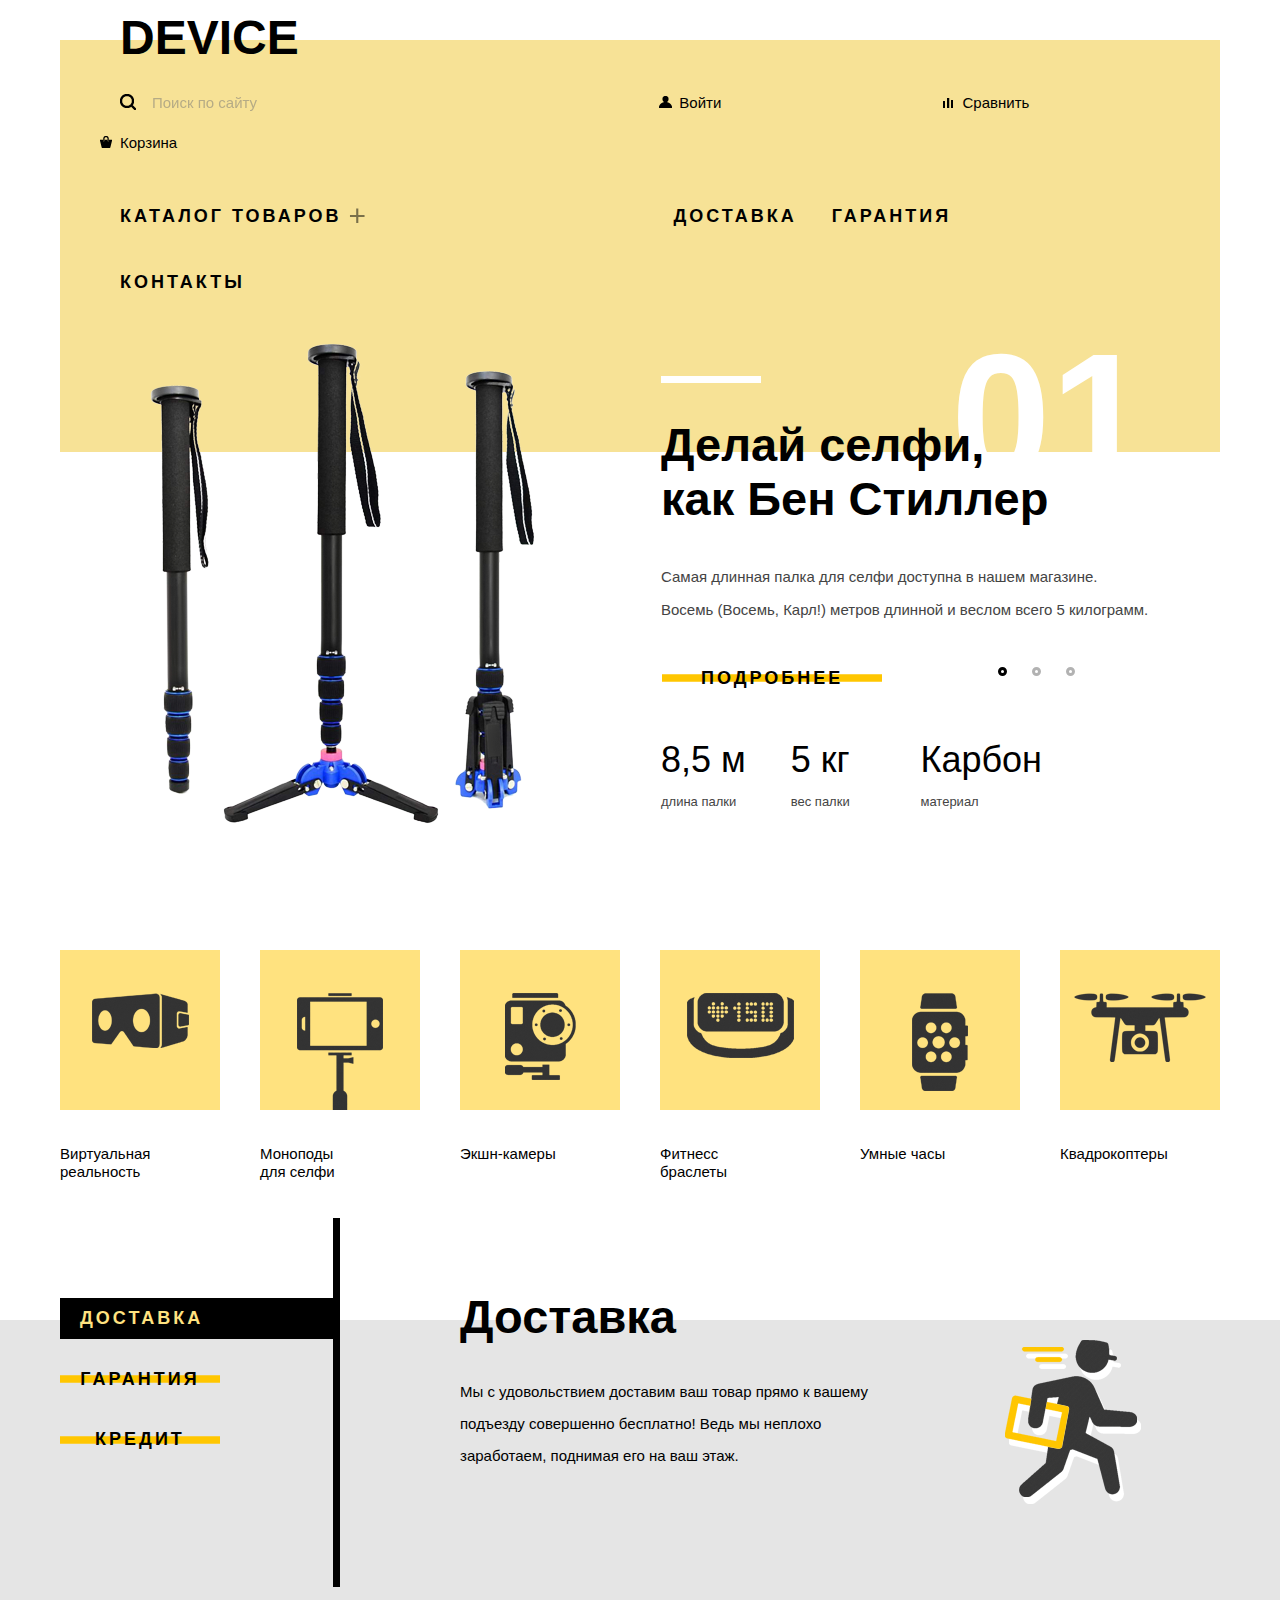
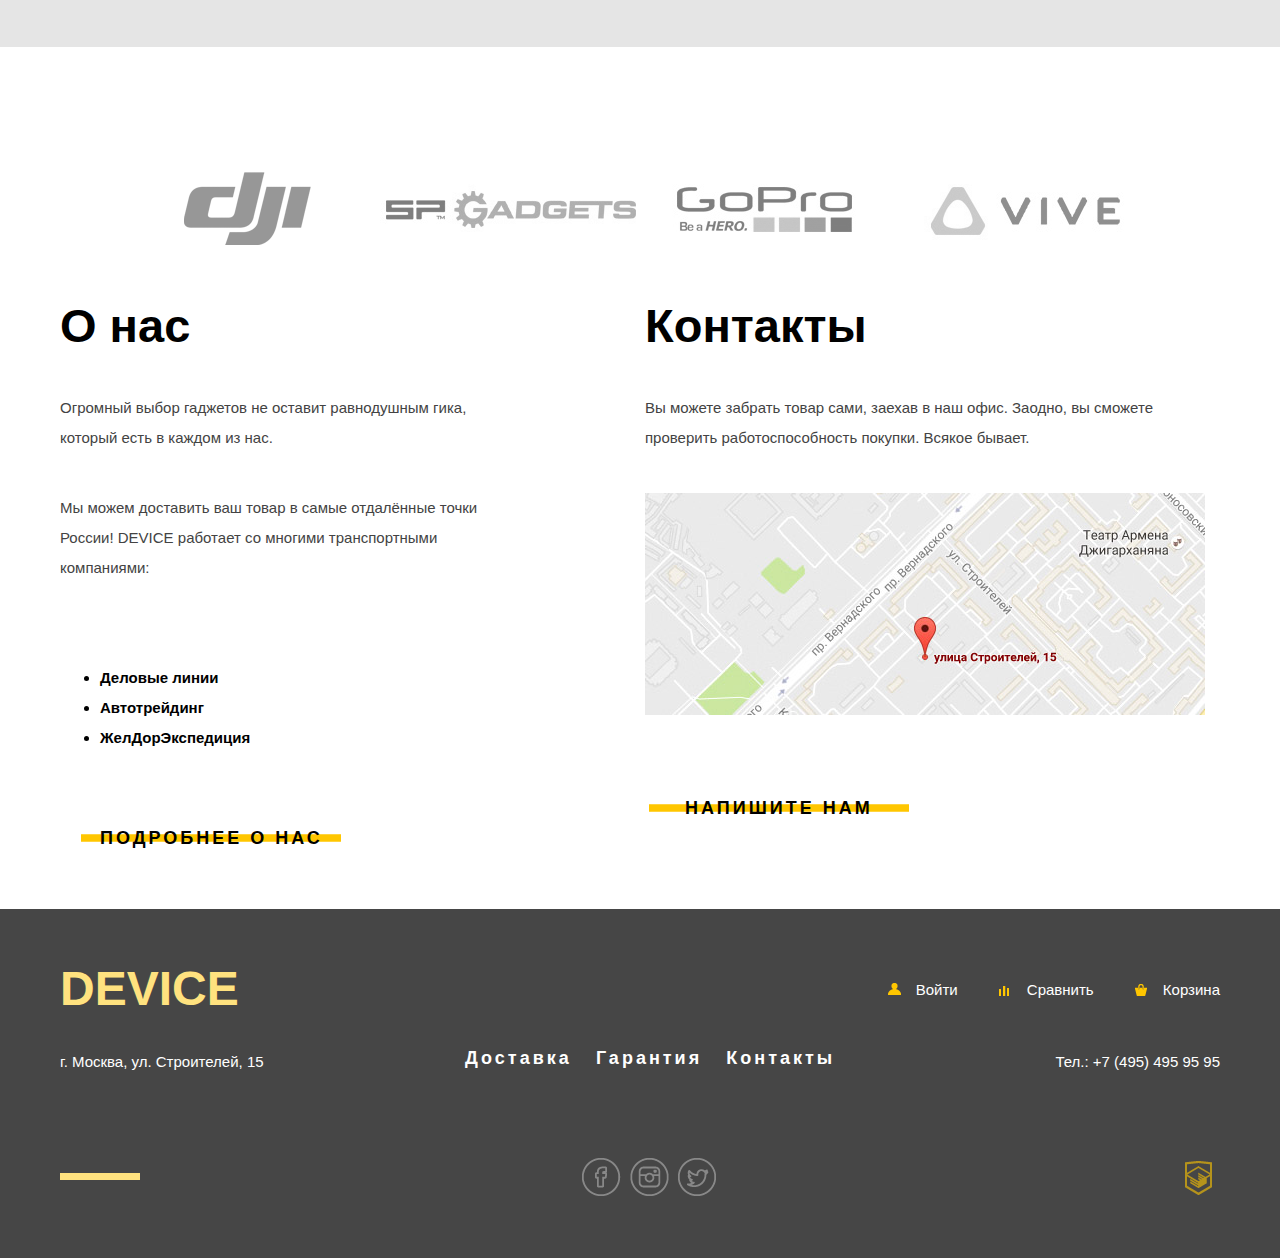
==== commit d346c52b: "вставил изображение в табы" ====
--- a/index.html
+++ b/index.html
@@ -213,11 +213,11 @@
                     
                         <section id="content-1" class="service-tab">
                             <h2 class="service-tab-headline">Доставка</h2>
-                            <p class="service-tab-description">
-                                Мы с удовольствием доставим ваш товар прямо к вашему подъезду совершенно бесплатно! Ведь мы
-                                неплохо
-                                заработаем, поднимая его на ваш этаж.
-                            </p>
+                            <p class="service-tab-description">Мы с удовольствием доставим ваш товар прямо к вашему</p>
+                            <p class="service-tab-description">подъезду совершенно бесплатно! Ведь мы неплохо</p>
+                            <p class="service-tab-description">заработаем, поднимая его на ваш этаж.</p>
+                            
+                            <div class="img-delivery"><img src="img/delivery.png" ></div>
                         </section>
 
                         <section id="content-2" class="service-tab">
--- a/css/style.css
+++ b/css/style.css
@@ -672,6 +672,11 @@
 	color: #ffe280;
 }
 
+.img-delivery {
+	margin-top: -140px;
+	margin-left: 545px;
+}
+
 
 
 /* -- COMPANY INFO & CONTACT -- */
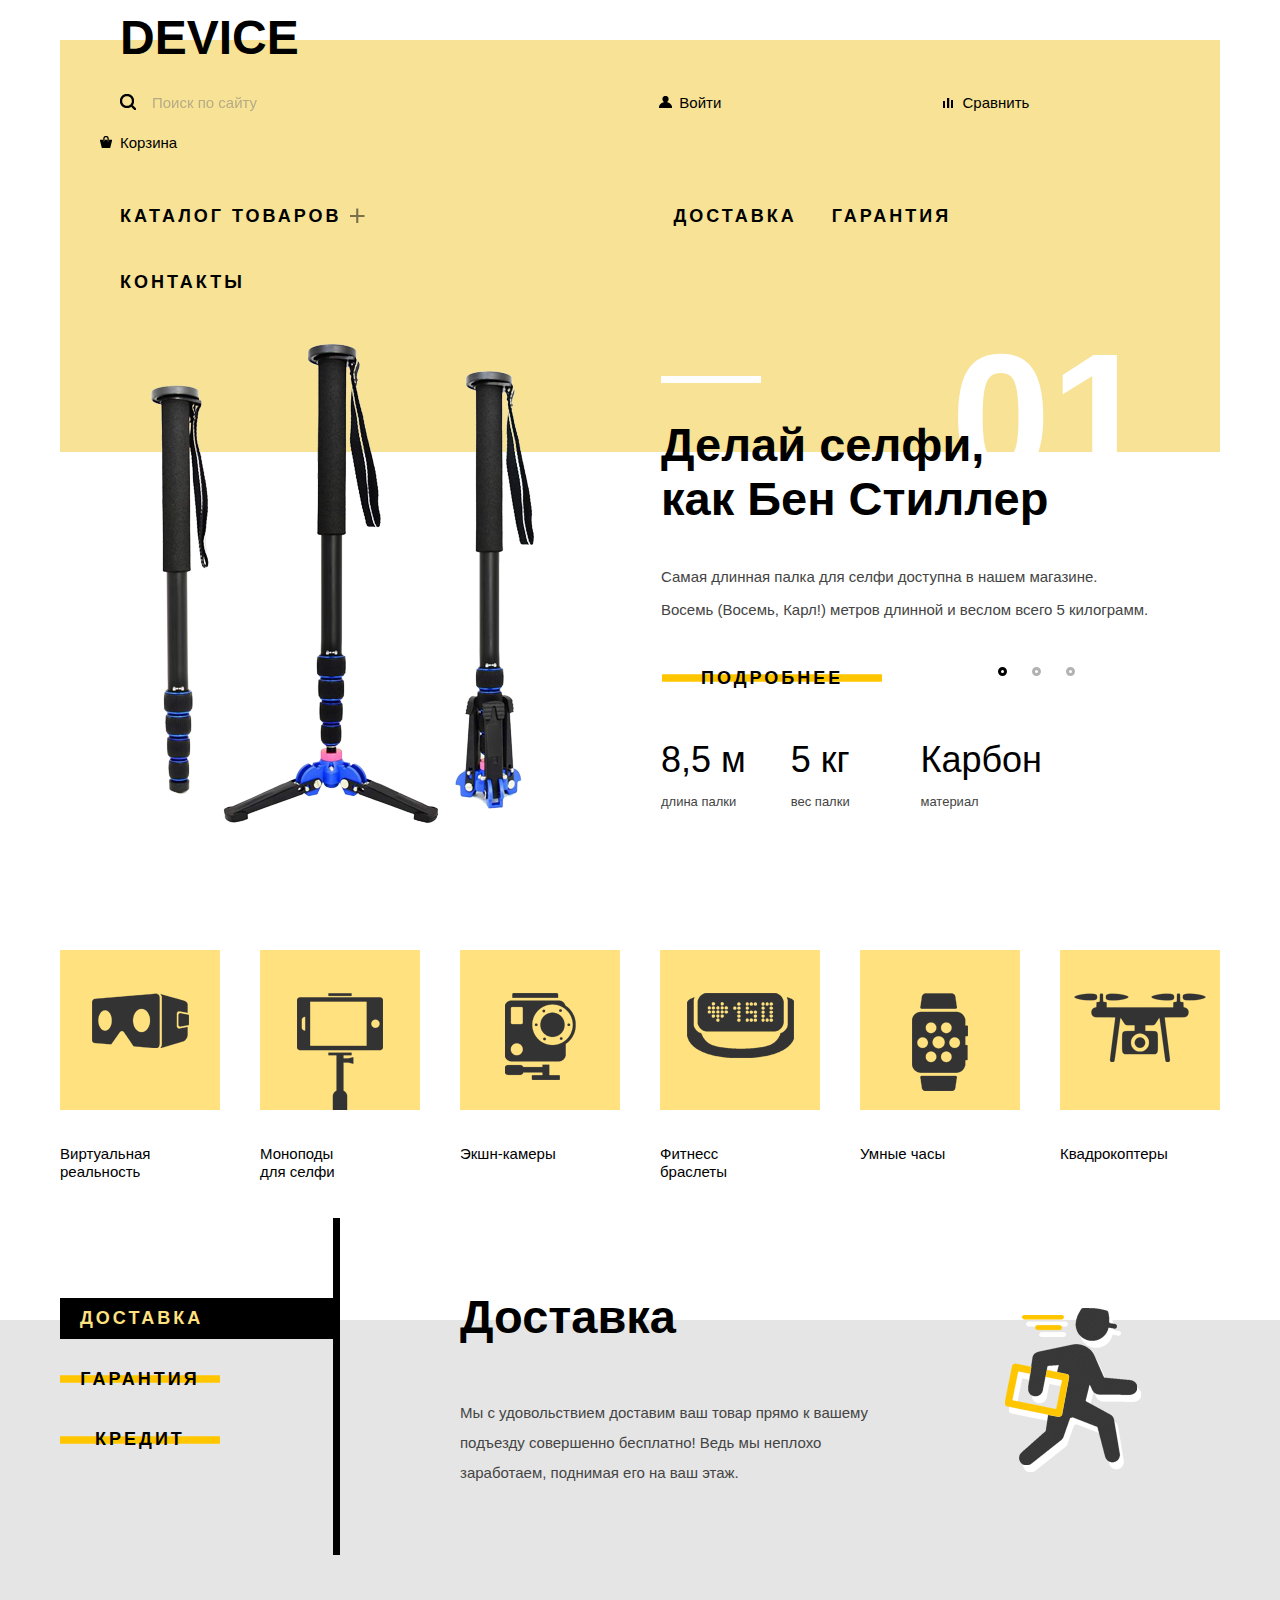
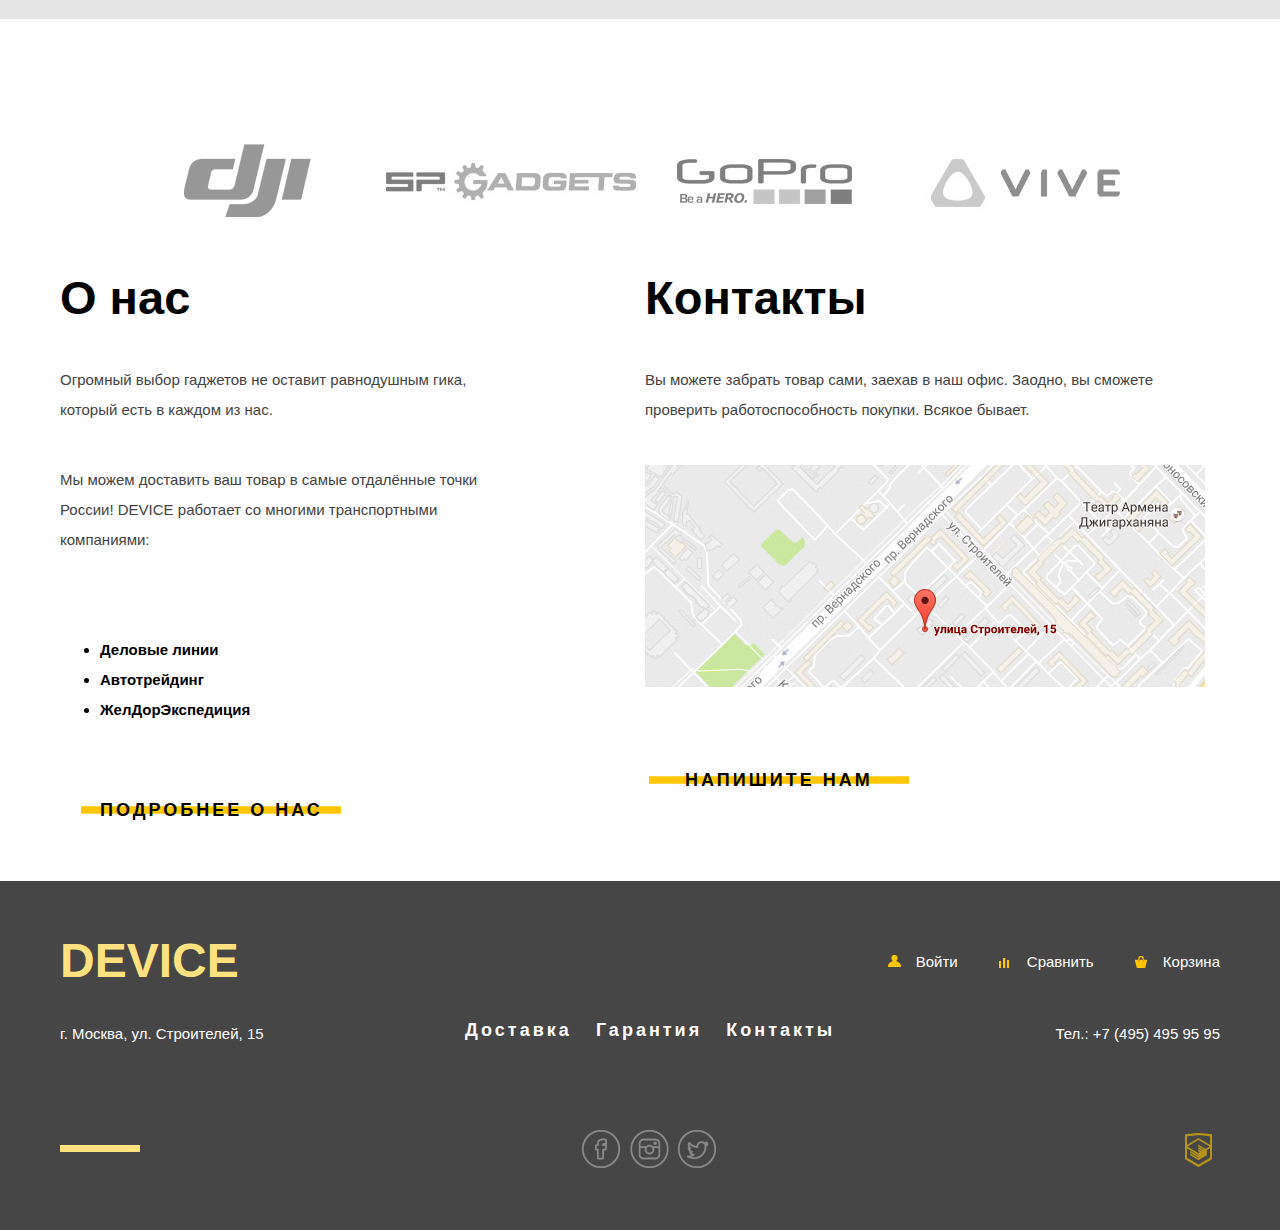
==== commit 3fb21db2: "добавил остальные изображения" ====
--- a/index.html
+++ b/index.html
@@ -196,7 +196,7 @@
         </div>
 
             <div class="services">
-               <div class="wrapper">  
+               <div class="wrapper tab-wrapper">  
 
                 <div class="services-content-wrapper clearfix">
                     <div class="services-menu">
@@ -213,25 +213,23 @@
                     
                         <section id="content-1" class="service-tab">
                             <h2 class="service-tab-headline">Доставка</h2>
-                            <p class="service-tab-description">Мы с удовольствием доставим ваш товар прямо к вашему</p>
-                            <p class="service-tab-description">подъезду совершенно бесплатно! Ведь мы неплохо</p>
-                            <p class="service-tab-description">заработаем, поднимая его на ваш этаж.</p>
+                            <p class="service-tab-description">Мы с удовольствием доставим ваш товар прямо к вашему<br>подъезду совершенно бесплатно! Ведь мы неплохо<br>заработаем, поднимая его на ваш этаж.</p>
                             
                             <div class="img-delivery"><img src="img/delivery.png" ></div>
                         </section>
 
                         <section id="content-2" class="service-tab">
                             <h2 class="service-tab-headline">Гарантия</h2>
-                            <p class="service-tab-description">
-                                Если из-за возгорания купленного у нас товара у вас сгорит дом - не переживайте, мы выдадим вам новый. Товар, не дом, конечно же.
-                            </p>
+                            <p class="service-tab-description">Если из-за возгорания купленного у нас товара у вас сгорит<br>дом - не переживайте, мы выдадим вам новый.<br>Товар, не дом, конечно же.</p>
+
+                            <div class="img-delivery"><img src="img/warranty.png" ></div>
                         </section>
 
                         <section id="content-3" class="service-tab">
                             <h2 class="service-tab-headline">Кредит</h2>
-                            <p class="service-tab-description">
-                                Залезть в долговую яму стало проще! Кредитные консультанты подберут для вас наиболее выгодые условия кредита. Выгодные для нашего банка, разумеется.
-                            </p>
+                            <p class="service-tab-description">Залезть в долговую яму стало проще! Кредитные<br>консультанты подберут для вас наиболее выгодые<br>условия кредита. Выгодные для нашего банка, разумеется.</p>
+
+                            <div class="img-delivery"><img src="img/credit.png" ></div>
                         </section>
 
                     
--- a/css/style.css
+++ b/css/style.css
@@ -530,7 +530,6 @@
 }
 
 .name {
-	;
 	font-size: 13px;
 	font-weight: normal;
 	color: #444444;
@@ -598,7 +597,14 @@
 	background: #e5e5e5;
 }
 
-
+.service-tab-description {
+	font-size: 15px;
+	font-weight: normal;
+	line-height: 30px;
+	color: #444444;
+	font-family: OpenSans, sans-serif;
+	padding-top: 15px;
+}
 
 .services input {
 	position: absolute;
@@ -641,6 +647,10 @@
 
 .tabs-menu:first-child {
 
+}
+
+.tab-wrapper {
+	height: 299px;
 }
 
 .tabs-menu:hover {
@@ -663,7 +673,6 @@
 width: 280px;
 text-align: left;
 padding-left: 20px;
-
 }
 
 #tab-1:checked ~ #tab-title-1>span, 
@@ -673,7 +682,7 @@
 }
 
 .img-delivery {
-	margin-top: -140px;
+	margin-top: -195px;
 	margin-left: 545px;
 }
 
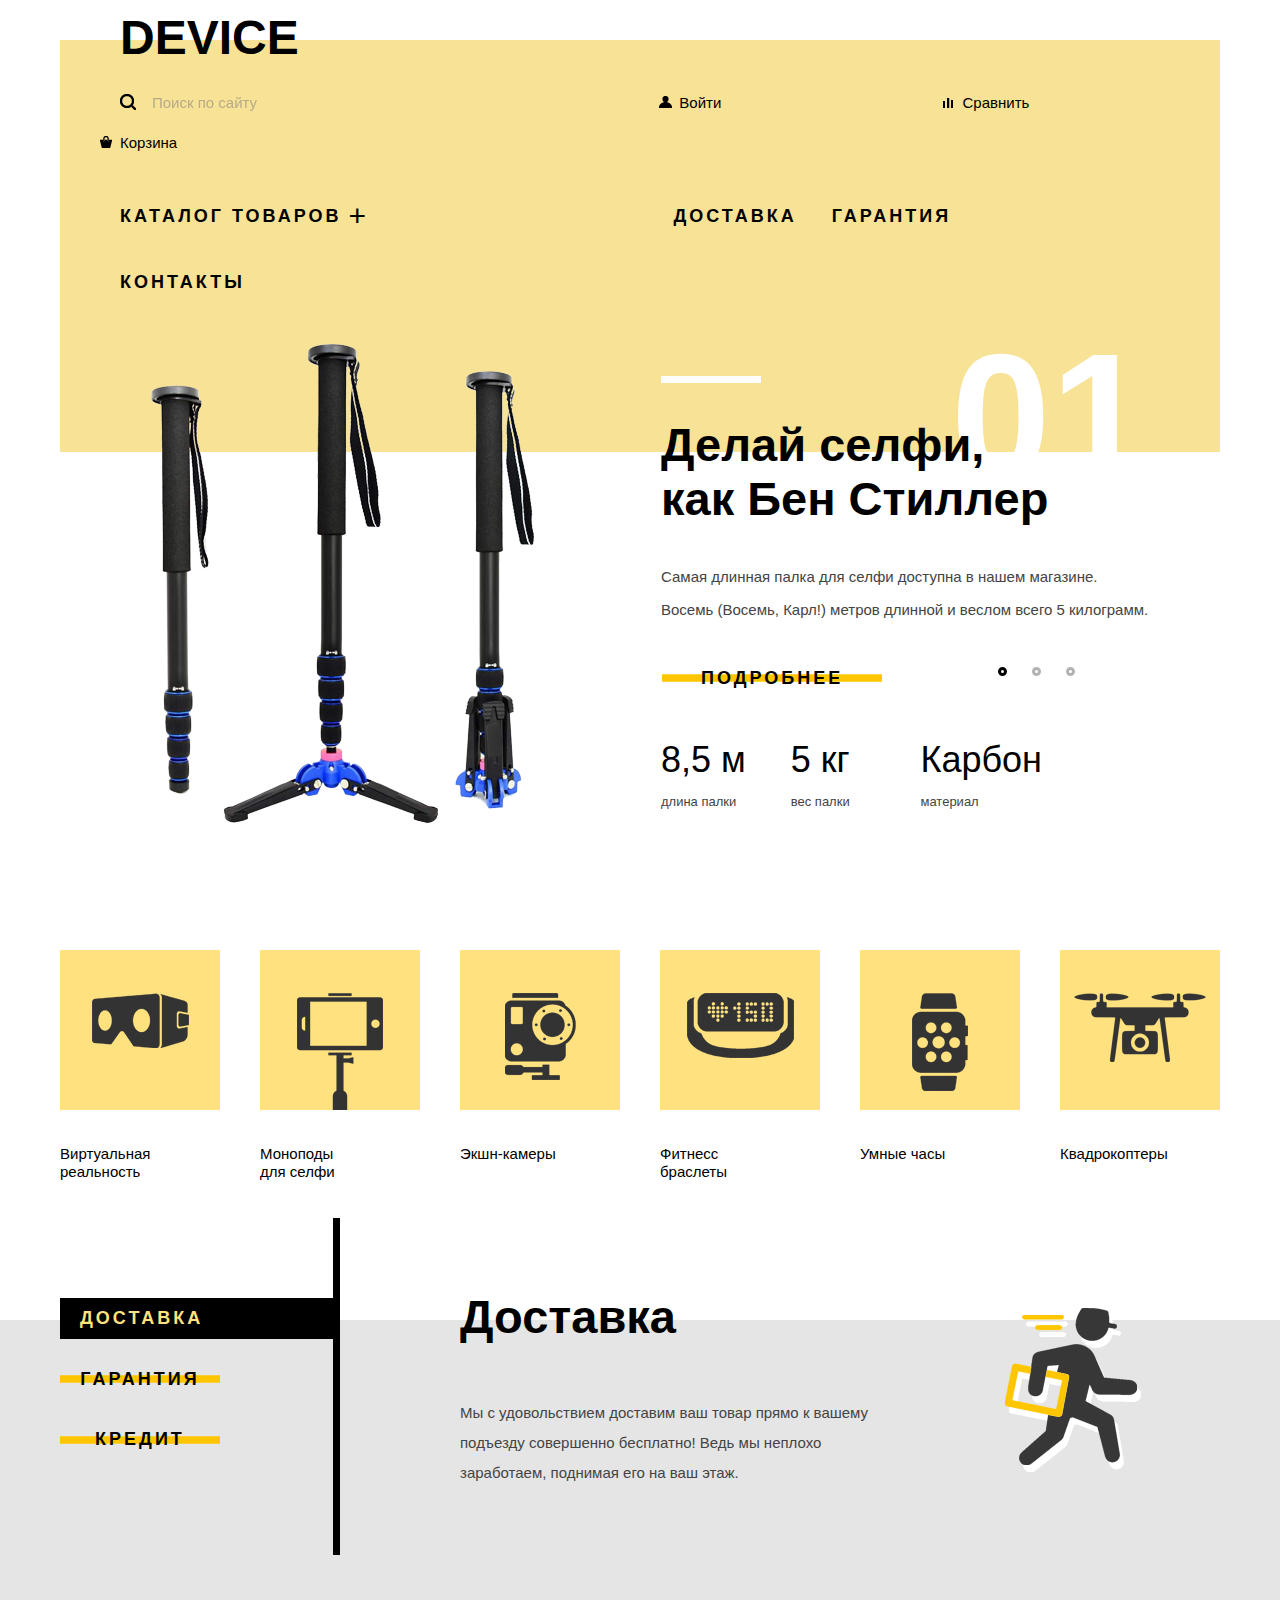
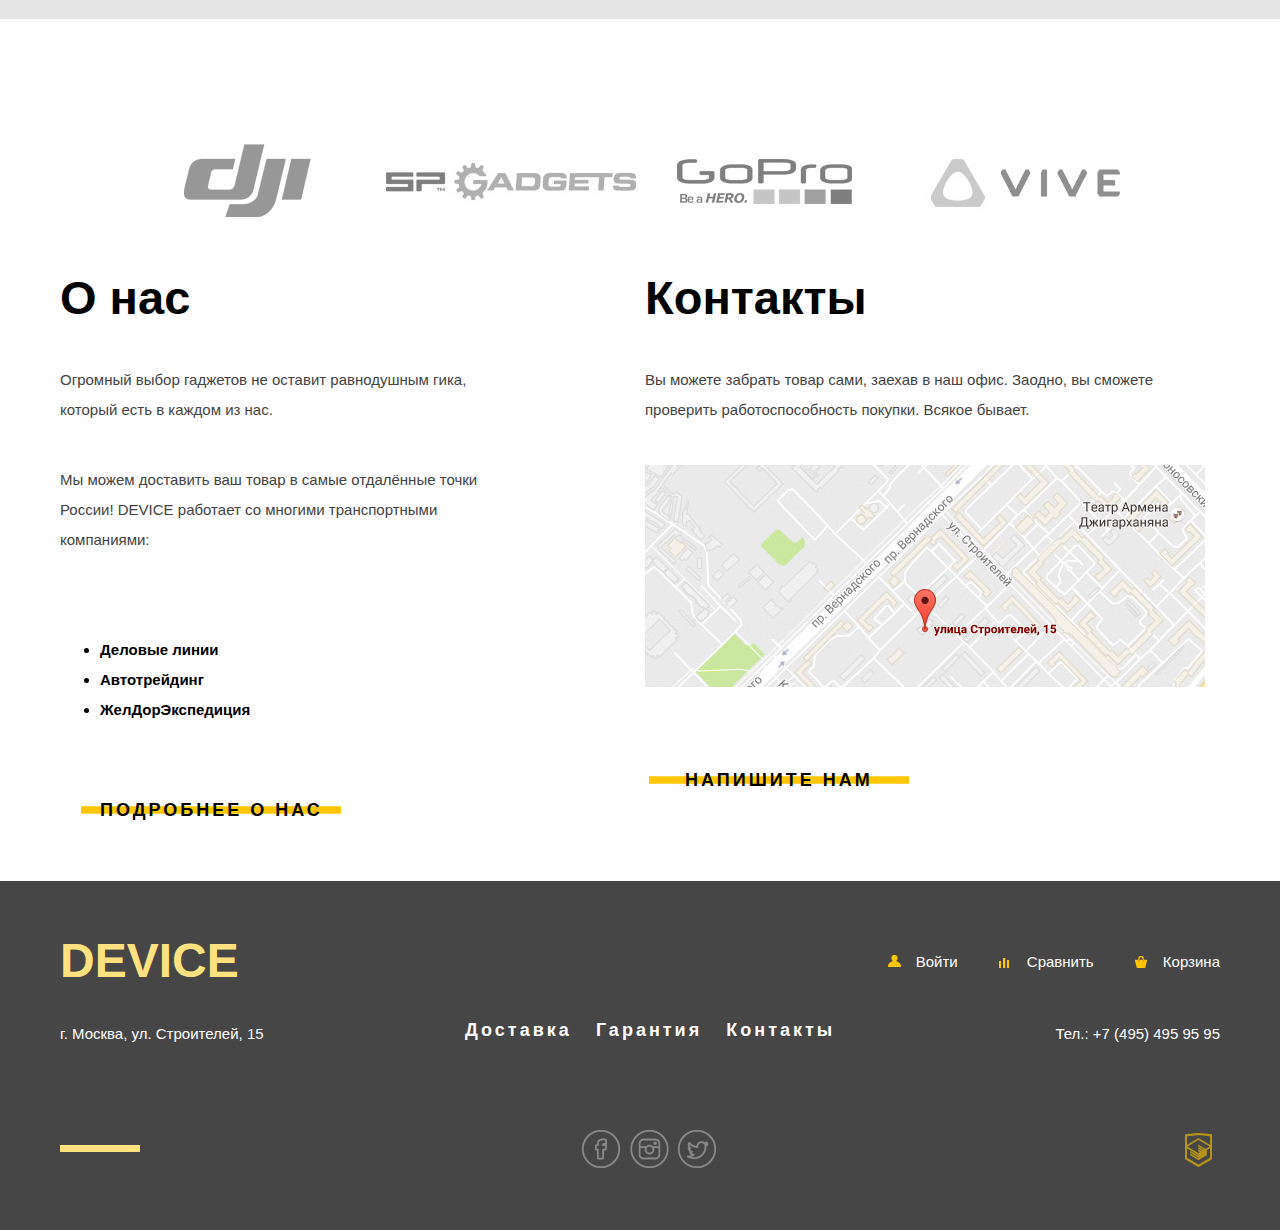
==== commit 3afa84ba: "доделал каталог(условно) Сделал: блок фильтра и сортировки.  сделал появление кнопок на товарах. под" ====
--- a/index.html
+++ b/index.html
@@ -16,18 +16,18 @@
                     <ul class="cabinet-menu-list-header">
                         <li class="cabinet-menu-item-header"><input type="search" placeholder="Поиск по сайту" class="site-search-form">
                         <button type="submit" name="site-search" class="site-search" value="Поиск"><div class="button-search"><span class="opacity-text">Найти</span></div></button></li>
-                        <li class="cabinet-menu-item-header"><a class="cabinet-menu-link-header" href="#">Войти</a></li>
-                        <li class="cabinet-menu-item-header"><a class="cabinet-menu-link-header" href="#">Сравнить</a></li>
-                        <li class="cabinet-menu-item-header"><a class="cabinet-menu-link-header" href="#">Корзина</a><br></li>
+                        <li class="cabinet-menu-item-header"><a class="cabinet-menu-link-header-up" href="#">Войти</a></li>
+                        <li class="cabinet-menu-item-header"><a class="cabinet-menu-link-header-up" href="#">Сравнить</a></li>
+                        <li class="cabinet-menu-item-header"><a class="cabinet-menu-link-header-up" href="#">Корзина</a><br></li>
                     </ul>
                 </div>
 
                 <div class="main-menu-header">
                      <ul class="catalogue-menu-list-header">
-                        <li class="catalogue-menu-item-header"><a class="cabinet-menu-link-header" href="#">Каталог товаров</a></li>
-                        <li class="catalogue-menu-item-header"><a class="cabinet-menu-link-header" href="#">Доставка</a></li>
-                        <li class="catalogue-menu-item-header"><a class="cabinet-menu-link-header" href="#">Гарантия</a></li>
-                        <li class="catalogue-menu-item-header"><a class="cabinet-menu-link-header" href="#">Контакты</a><br></li>
+                        <li class="catalogue-menu-item-header"><a class="cabinet-menu-link-header-down" href="#">Каталог товаров</a></li>
+                        <li class="catalogue-menu-item-header"><a class="cabinet-menu-link-header-down" href="#">Доставка</a></li>
+                        <li class="catalogue-menu-item-header"><a class="cabinet-menu-link-header-down" href="#">Гарантия</a></li>
+                        <li class="catalogue-menu-item-header"><a class="cabinet-menu-link-header-down" href="#">Контакты</a><br></li>
                     </ul>
                 </div>
         </header>
--- a/css/style.css
+++ b/css/style.css
@@ -112,12 +112,12 @@
 	color: #666666;
 }
 
-.cabinet-menu-link-header:hover,
+.cabinet-menu-link-header-down:hover,
 .cabinet-menu-link-footer:hover {
 	opacity: 0.6;
 }
 
-.cabinet-menu-link-header:active,
+.cabinet-menu-link-header-down:active,
 .cabinet-menu-link-footer:active {
 	opacity: 0.3;
 }
@@ -200,7 +200,6 @@
 	width: 20px;
 	height: 20px;
 	font-size: 30px;
-	opacity: 0.5;
 	font-family: OpenSans, sans-serif;
 	font-weight: normal;
 }
@@ -264,11 +263,17 @@
 	left: -20px;
 }
 
-.cabinet-menu-item-header:nth-child(4)::before:hover {
-	opacity: 0.5;
-}
-
-.cabinet-menu-link-header {
+.cabinet-menu-item-header:hover {
+	opacity: 0.6;
+}
+
+
+.cabinet-menu-item-header:active {
+	opacity: 0.3;
+}
+
+.cabinet-menu-link-header-up,
+.cabinet-menu-link-header-down {
 	text-decoration: none;
 	color: #000;
 	
@@ -1012,6 +1017,39 @@
 	margin-left: 60px;
 }
 
+.breadcrumbs li{
+	display: inline;
+}
+
+.breadcrumbs {
+	margin-left: 60px;
+	margin-bottom: 0px;
+	padding: 0;
+	position: relative;
+}
+
+.breadcrumbs a {
+	text-decoration: none;
+	color: #000;
+	position: relative;
+    
+    margin-bottom: 20px;
+    margin-right: 25px;
+    padding-bottom: 25px;
+	font-size: 14px;
+	line-height: 36px;
+	font-weight: normal;
+	color: #000000;
+	font-family: Open-Sans, sans-serif;
+	opacity: 0.3;
+}
+
+
+
+.last-disable-link {
+	opacity: 0.3;
+}
+
 .filters {
 	float: left;
 	width: 270px;
@@ -1020,6 +1058,8 @@
 }
 
 .filter-name {
+	width: 160px;
+	margin: 0;
 	font-size: 16px;
 	line-height: auto;
 	font-weight: bold;
@@ -1072,25 +1112,47 @@
 
 .sorting {
 	padding-left: 72px;
+	width: 100%;
 	height: 70px;
-	display: flex;
 	background-color: #ebebeb;
-
+	float: left;
 }
 
 .filter-name {
-
+	width: 160px;
+	margin-right: 40px;
 	padding: 25px 0;
 	background-color: #dddddd;
 	
 }
 
 .sorting-name,
-.sorting-price,
-.sorting-type,
-.sorting-popularity {
-	flex: 1;
+.sorting-price-box,
+.sorting-type-box,
+.sorting-popularity-box {
+	float: left;
 	padding: 25px 0;
+}
+
+.icon-up,
+.icon-down {
+	float: left;
+	padding: 25px 0;
+	margin-left: 25px;
+}
+
+.sorting-name {
+	width: 160px;
+	margin-right: 40px;
+}
+
+.sorting-price-box,
+.sorting-type-box {
+	margin-right: 25px;
+}
+
+.sorting-popularity-box {
+	margin-right: 200px;
 }
 
 .navigation-product {
@@ -1253,7 +1315,7 @@
 	background-position: 0px -99px;
 	}
 
-.list input[type="checkbox"]:hover+ label::before {
+.list input[type="checkbox"]:hover + label::before {
 	background-position: 0px -132px;
 	}
 
@@ -1264,3 +1326,109 @@
 .color-list {
   margin-top: 15px;
 }
+
+.bluetooth-select {
+	display: none;
+}
+
+.list li {
+	margin-bottom: 15px;
+}
+
+
+.bluetooth-select + label::before {
+	content: "";
+    display: inline-block;
+  	vertical-align: top;
+    right: 5px;
+    height: 23px;
+    width: 24px;
+    margin: -2px 20px 0px 0;
+    background-image: url("../img/sprite/radio.png");
+    background-repeat: no-repeat;
+}
+
+.bluetooth-select + label::before {
+	background-position: 0px 0px;
+	opacity: 0.5;
+	}
+
+.bluetooth-select:hover + label::before {
+	opacity: 1;
+	}
+
+.bluetooth-select:checked + label::before {
+	background-position: 0px -33px;
+	}
+
+.sorting-name {
+	font-size: 16px;
+	line-height: auto;
+	font-weight: bold;
+	color: #000000;
+	font-family: GilroyBold, sans-serif;
+	letter-spacing: 3px;
+	text-transform: uppercase;
+}
+
+.sorting-price,
+.sorting-type,
+.sorting-popularity {
+	font-size: 14px;
+	line-height: 18px;
+	font-weight: normal;
+	color: #000000;
+	font-family: OpenSans, sans-serif;
+	letter-spacing: 0px;
+	text-decoration: none;
+}
+
+.sorting-type,
+.sorting-popularity {
+	opacity: 0.3;
+}
+
+.sorting-price:hover,
+.sorting-type:hover,
+.sorting-popularity:hover {
+	opacity: 0.6
+}
+
+.sorting-price:active,
+.sorting-type:active,
+.sorting-popularity:active{
+	opacity: 1;
+}
+
+.icon-up:hover,
+.icon-down:hover {
+	opacity: 0.6;
+}
+
+.icon-up {
+	opacity: 1;
+}
+
+.icon-down {
+	opacity: 0.3;
+}
+
+.icon-up:active,
+.icon-down:active {
+	opacity: 1;
+}
+
+.basic-price,
+.final-price {
+	width: 20px;
+	height: 20px;
+	display: inline-block;
+	border: 3px solid black;
+	border-radius: 50%;
+}
+
+.final-price {
+	border: 3px solid white;
+	background-color: #63b000;
+	box-shadow: 0 5px 5px rgba(0,0,0,0.75);
+}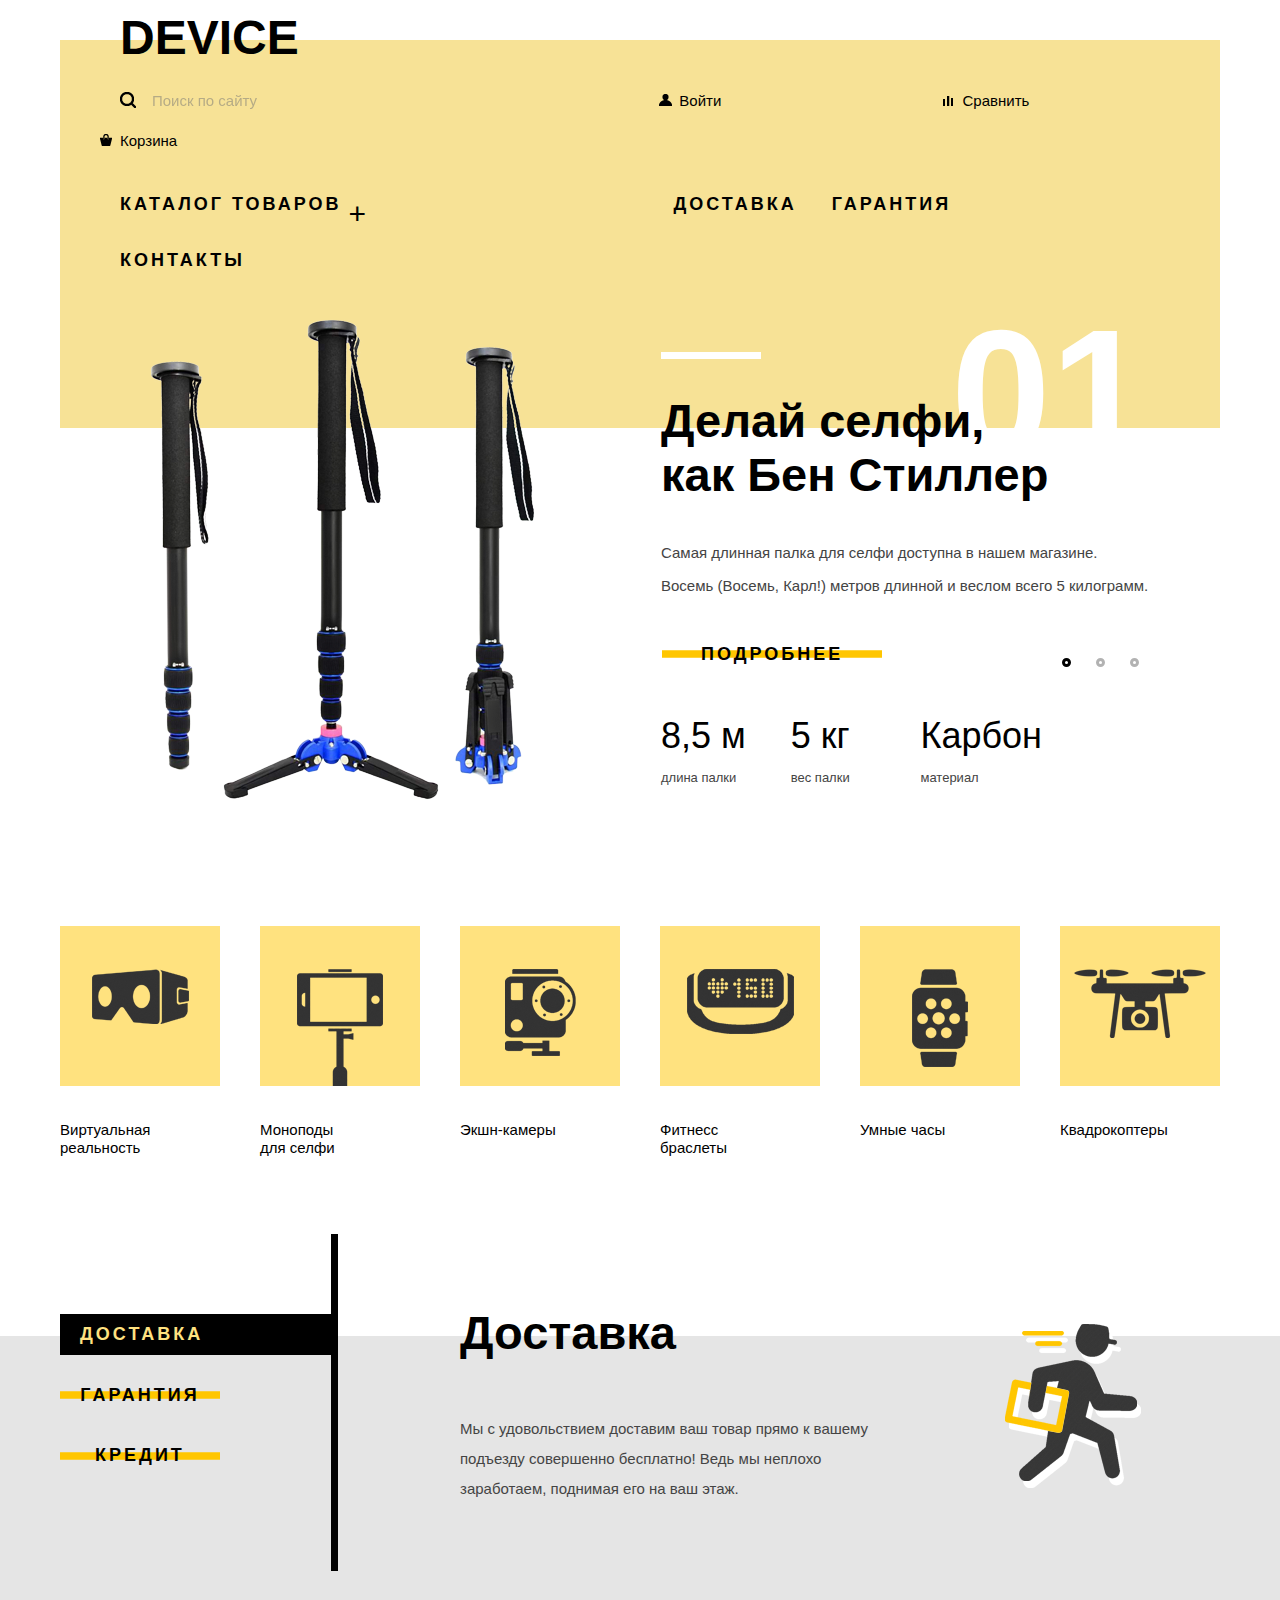
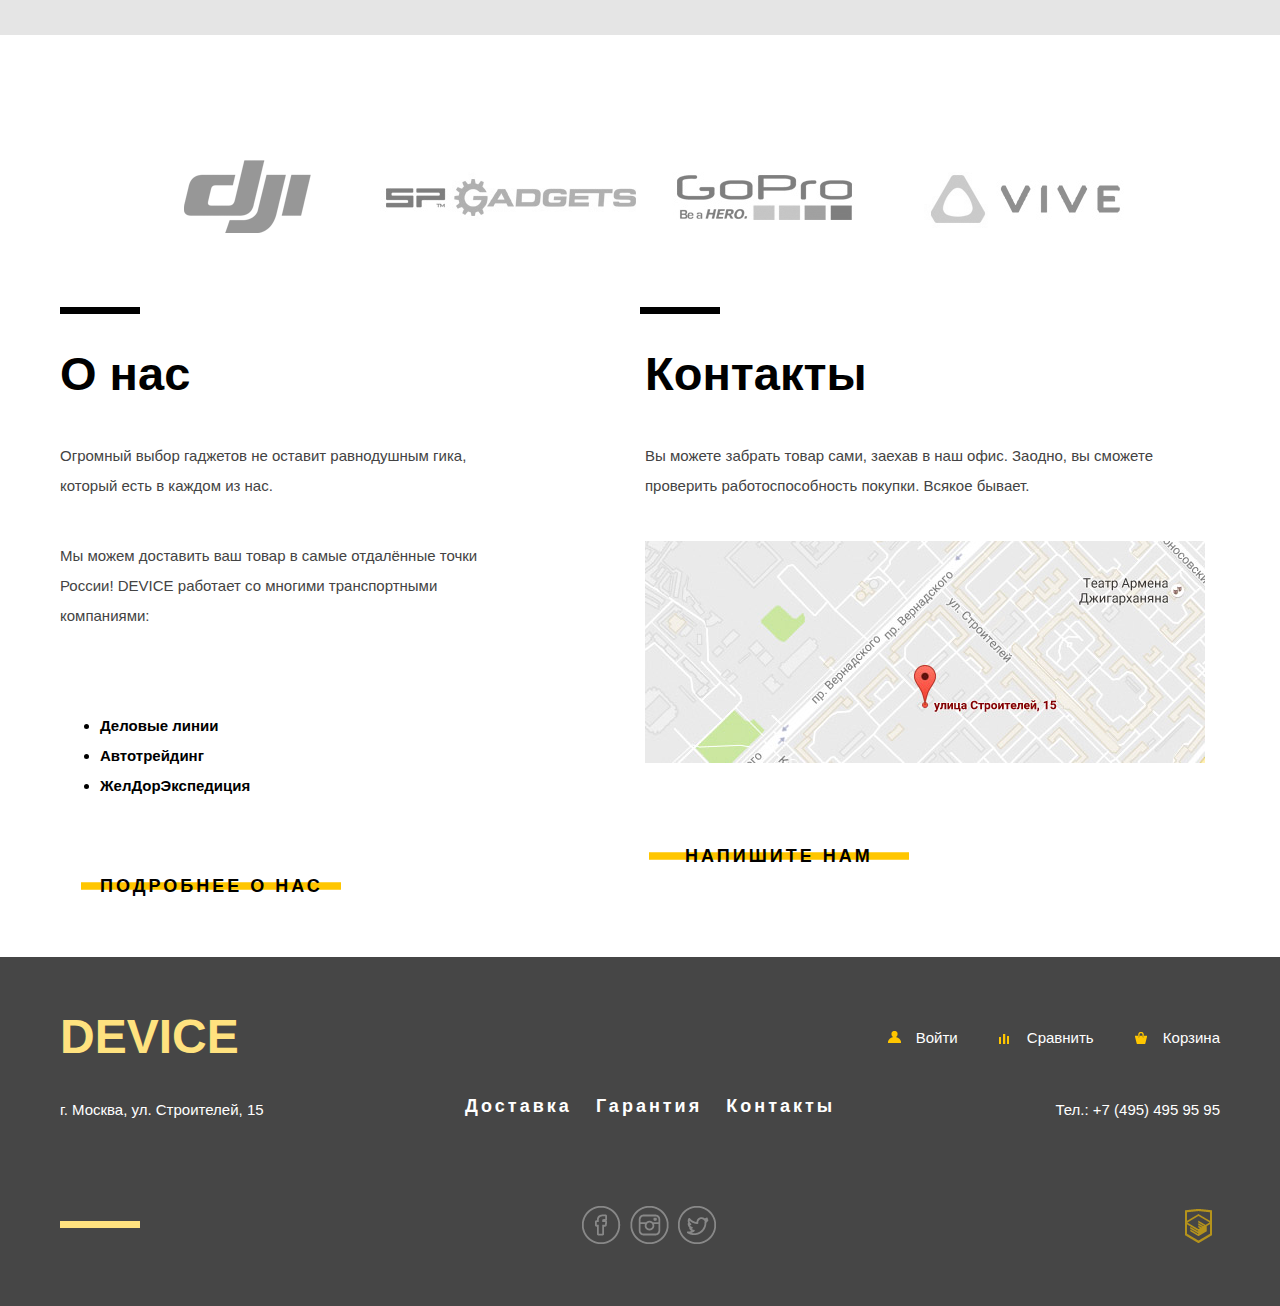
==== commit f1308a13: "немного ровнял элементы" ====
--- a/index.html
+++ b/index.html
@@ -215,21 +215,21 @@
                             <h2 class="service-tab-headline">Доставка</h2>
                             <p class="service-tab-description">Мы с удовольствием доставим ваш товар прямо к вашему<br>подъезду совершенно бесплатно! Ведь мы неплохо<br>заработаем, поднимая его на ваш этаж.</p>
                             
-                            <div class="img-delivery"><img src="img/delivery.png" ></div>
+                            <div class="img-delivery"><img src="img/delivery.png" alt="delivery"></div>
                         </section>
 
                         <section id="content-2" class="service-tab">
                             <h2 class="service-tab-headline">Гарантия</h2>
                             <p class="service-tab-description">Если из-за возгорания купленного у нас товара у вас сгорит<br>дом - не переживайте, мы выдадим вам новый.<br>Товар, не дом, конечно же.</p>
 
-                            <div class="img-delivery"><img src="img/warranty.png" ></div>
+                            <div class="img-delivery"><img src="img/warranty.png" alt="warranty"></div>
                         </section>
 
                         <section id="content-3" class="service-tab">
                             <h2 class="service-tab-headline">Кредит</h2>
                             <p class="service-tab-description">Залезть в долговую яму стало проще! Кредитные<br>консультанты подберут для вас наиболее выгодые<br>условия кредита. Выгодные для нашего банка, разумеется.</p>
 
-                            <div class="img-delivery"><img src="img/credit.png" ></div>
+                            <div class="img-delivery"><img src="img/credit.png" alt="credit"></div>
                         </section>
 
                     
@@ -245,7 +245,10 @@
                     <a href="#" class="brand-link"><img src="img/logo-3.png" alt=""></a>
                     <a href="#" class="brand-link"><img src="img/logo-4.png" alt=""></a>
                 </div>
-
+                <div class="dash-group">
+                    <div class="dash dash-company"></div>
+                    <div class="dash dash-company"></div>
+                </div>
                 <div class="company-info-wrapper clearfix">
                 <div class="company">
                     <h2 class="company-headline">О нас</h2>
@@ -275,7 +278,6 @@
                 </div>
                 </div>
             </div>
-            </div>
         </main>
 
     <footer class="footer">
@@ -318,6 +320,5 @@
             </div>
         </div>
     </footer>
-</div>
 </body>
 </html>
--- a/css/style.css
+++ b/css/style.css
@@ -68,7 +68,7 @@
 	background-color: #f7e296;
 	width: 1160px;
 	margin: 40px auto 0;
-	    padding-bottom: 160px;
+	    padding-bottom: 158px;
 
 }
 
@@ -81,10 +81,9 @@
 	line-height: auto;
 	color: #000000;
 	font-weight: bold;
-	font-family: Gilroy, sans-serif;
+	font-family: Gilroy, sans-serif, "Arial", sans-serif;
 	position: absolute;
 	margin-top: -30px;
-
 }
 
 
@@ -134,7 +133,7 @@
 	line-height: 36px;
 	font-weight: normal;
 	color: #000000;
-	font-family: OpenSans, sans-serif;
+	font-family: OpenSans, sans-serif, "Tahoma", sans-serif;
 }
 
 .main-menu-header {
@@ -142,11 +141,11 @@
 	line-height: auto;
 	font-weight: bold;
 	color: #000000;
-	font-family: Gilroy, sans-serif;
+	font-family: Gilroy, sans-serif, "Arial", sans-serif;
 }
 
 .cabinet-menu-list-header {
-	padding-top: 40px;
+	padding-top: 38px;
 }
 
 .cabinet-menu-item-header,
@@ -162,7 +161,7 @@
 }
 
 .catalogue-menu-item-header {
-	padding-top: 45px;
+	padding-top: 35px;
 	letter-spacing: 3px;
 	text-transform: uppercase;
 }
@@ -200,7 +199,7 @@
 	width: 20px;
 	height: 20px;
 	font-size: 30px;
-	font-family: OpenSans, sans-serif;
+	font-family: OpenSans, sans-serif, "Tahoma", sans-serif;
 	font-weight: normal;
 }
 
@@ -335,8 +334,8 @@
 
 .slider-controls {
 	position: absolute;
-	top: 215px;
-	right: 120px;
+	top: 230px;
+	right: 56px;
 	z-index: 20;
 
 	font-size: 0;
@@ -419,7 +418,7 @@
 .value-2 {
 	font-size: 36px;
 	color: #000;
-	font-family: Gilroy, sans-serif;
+	font-family: Gilroy, sans-serif, "Arial", sans-serif;
 	width: 200px;
 	}
 
@@ -427,7 +426,7 @@
 	font-size: 15px;
 	font-weight: normal;
 	color: #444444;
-	font-family: OpenSans, sans-serif;
+	font-family: OpenSans, sans-serif, "Tahoma", sans-serif;
 	padding-top: 135px;
 }
 
@@ -447,7 +446,7 @@
 	float: right;
 	margin-top: -104px;
 	margin-right: -10px;
-	font-family: Gilroy, sans-serif;
+	font-family: Gilroy, sans-serif, "Arial", sans-serif;
 }
 
 .slider-number {
@@ -458,7 +457,7 @@
 	float: right;
 	margin-top: -104px;
 	margin-right: -10px;
-	font-family: Gilroy, sans-serif;
+	font-family: Gilroy, sans-serif, "Arial", sans-serif;
 	z-index: 0;
 	right: 20px;
 }
@@ -504,7 +503,7 @@
 	line-height: auto;
 	letter-spacing: 3px;
 	color: #000;
-	font-family: GilroyBold, sans-serif;
+	font-family: GilroyBold, sans-serif, "Arial", sans-serif;
 	text-decoration: none;
 	font-weight: bold;
 }
@@ -531,14 +530,14 @@
 .value {
 	font-size: 36px;
 	color: #000;
-	font-family: Gilroy, sans-serif;
+	font-family: Gilroy, sans-serif, "Arial", sans-serif;
 }
 
 .name {
 	font-size: 13px;
 	font-weight: normal;
 	color: #444444;
-	font-family: OpenSans, sans-serif;
+	font-family: OpenSans, sans-serif, "Tahoma", sans-serif;
 	padding-top: 15px;
 }
 
@@ -597,7 +596,7 @@
 
 .services {
 	position: relative;
-	margin-top: 80px;
+	margin-top: 120px;
 	margin-bottom: 100px;
 	background: #e5e5e5;
 }
@@ -607,7 +606,7 @@
 	font-weight: normal;
 	line-height: 30px;
 	color: #444444;
-	font-family: OpenSans, sans-serif;
+	font-family: OpenSans, sans-serif, "Tahoma", sans-serif;
 	padding-top: 15px;
 }
 
@@ -617,7 +616,7 @@
 }
 
 .services-menu {
-	width: 280px;
+	width: 278px;
 	border-right: 7px solid #000;
 	float: left;
 	padding: 80px 0;
@@ -675,7 +674,7 @@
 #tab-3:checked ~ #tab-title-3 { 
 background-color: #000; 
 background-image: none;
-width: 280px;
+width: 278px;
 text-align: left;
 padding-left: 20px;
 }
@@ -695,7 +694,7 @@
 
 /* -- COMPANY INFO & CONTACT -- */
 .company-info-wrapper {
-	
+	margin-top: 60px;
 }
 
 .brands {
@@ -730,7 +729,7 @@
 .company-description {
 	font-size: 15px;
 	line-height: 30px;
-	font-family: OpenSans, sans-serif;
+	font-family: OpenSans, sans-serif, "Tahoma", sans-serif;
 	color: #434343;
 	margin-top: 40px;
 	margin-bottom: 0px;
@@ -747,7 +746,7 @@
 	font-size: 15px;
 	line-height: 30px;
 	font-weight: bold;
-	font-family: Gilroy, sans-serif;
+	font-family: Gilroy, sans-serif, "Arial", sans-serif;
 	color: #000;
 }
 
@@ -761,7 +760,7 @@
 	line-height: auto;
 	letter-spacing: 3px;
 	color: #000;
-	font-family: GilroyBold, sans-serif;
+	font-family: GilroyBold, sans-serif, "Arial", sans-serif;
 	text-decoration: none;
 	font-weight: bold;
 }
@@ -815,7 +814,7 @@
 	font-size: 15px;
 	line-height: 36px;
 	font-weight: normal;
-	font-family: OpenSans, sans-serif;
+	font-family: OpenSans, sans-serif, "Tahoma", sans-serif;
 }
 
 .cabinet-menu-item-footer  {
@@ -826,7 +825,7 @@
 	letter-spacing: 3px;
 	line-height: auto;
 	font-weight: bold;
-	font-family: GilroyBold, sans-serif;
+	font-family: GilroyBold, sans-serif, "Arial", sans-serif;
 	position: relative;
 
 }
@@ -1007,7 +1006,7 @@
 	line-height: 36px;
 	font-weight: normal;
 	color: #000000;
-	font-family: Gilroy, sans-serif;
+	font-family: Gilroy, sans-serif, "Arial", sans-serif;
 	margin-top: 30px;
 }
 
@@ -1040,7 +1039,7 @@
 	line-height: 36px;
 	font-weight: normal;
 	color: #000000;
-	font-family: Open-Sans, sans-serif;
+	font-family: Open-Sans, sans-serif, "Tahoma", sans-serif;
 	opacity: 0.3;
 }
 
@@ -1064,7 +1063,7 @@
 	line-height: auto;
 	font-weight: bold;
 	color: #000000;
-	font-family: GilroyBold, sans-serif;
+	font-family: GilroyBold, sans-serif, "Arial", sans-serif;
 	letter-spacing: 3px;
 	
 }
@@ -1097,7 +1096,7 @@
 	line-height: auto;
 	font-weight: bold;
 	color: #000000;
-	font-family: Gilroy, sans-serif;
+	font-family: Gilroy, sans-serif, "Arial", sans-serif;
 	letter-spacing: 0px;
 }
 
@@ -1165,7 +1164,7 @@
 	line-height: auto;
 	color: #000000;
 	font-weight: bold;
-	font-family: Gilroy, sans-serif;
+	font-family: Gilroy, sans-serif, "Arial", sans-serif;
 }
 
 .nav-link {
@@ -1231,7 +1230,7 @@
 	line-height: 36px;
 	color: #000000;
 	font-weight: normal;
-	font-family: Open-Sans, sans-serif;
+	font-family: Open-Sans, sans-serif, "Tahoma", sans-serif;
 	opacity: 0.3;
 }
 
@@ -1272,7 +1271,7 @@
 	line-height: auto;
 	font-weight: bold;
 	color: #000000;
-	font-family: GilroyBold, sans-serif;
+	font-family: GilroyBold, sans-serif, "Arial", sans-serif;
 	letter-spacing: 0px;
 	display: block;
 }
@@ -1366,7 +1365,7 @@
 	line-height: auto;
 	font-weight: bold;
 	color: #000000;
-	font-family: GilroyBold, sans-serif;
+	font-family: GilroyBold, sans-serif, "Arial", sans-serif;
 	letter-spacing: 3px;
 	text-transform: uppercase;
 }
@@ -1378,7 +1377,7 @@
 	line-height: 18px;
 	font-weight: normal;
 	color: #000000;
-	font-family: OpenSans, sans-serif;
+	font-family: OpenSans, sans-serif, "Tahoma", sans-serif;
 	letter-spacing: 0px;
 	text-decoration: none;
 }
@@ -1431,4 +1430,20 @@
 	border: 3px solid white;
 	background-color: #63b000;
 	box-shadow: 0 5px 5px rgba(0,0,0,0.75);
+}
+
+.dash-group {
+	position: relative;
+}
+
+.dash-company {
+	background-color: #000;
+	position: absolute;
+		top: 23px;
+		width: 80px;
+}
+
+.dash-company:nth-child(2) {
+	left: 580px;
+
 }